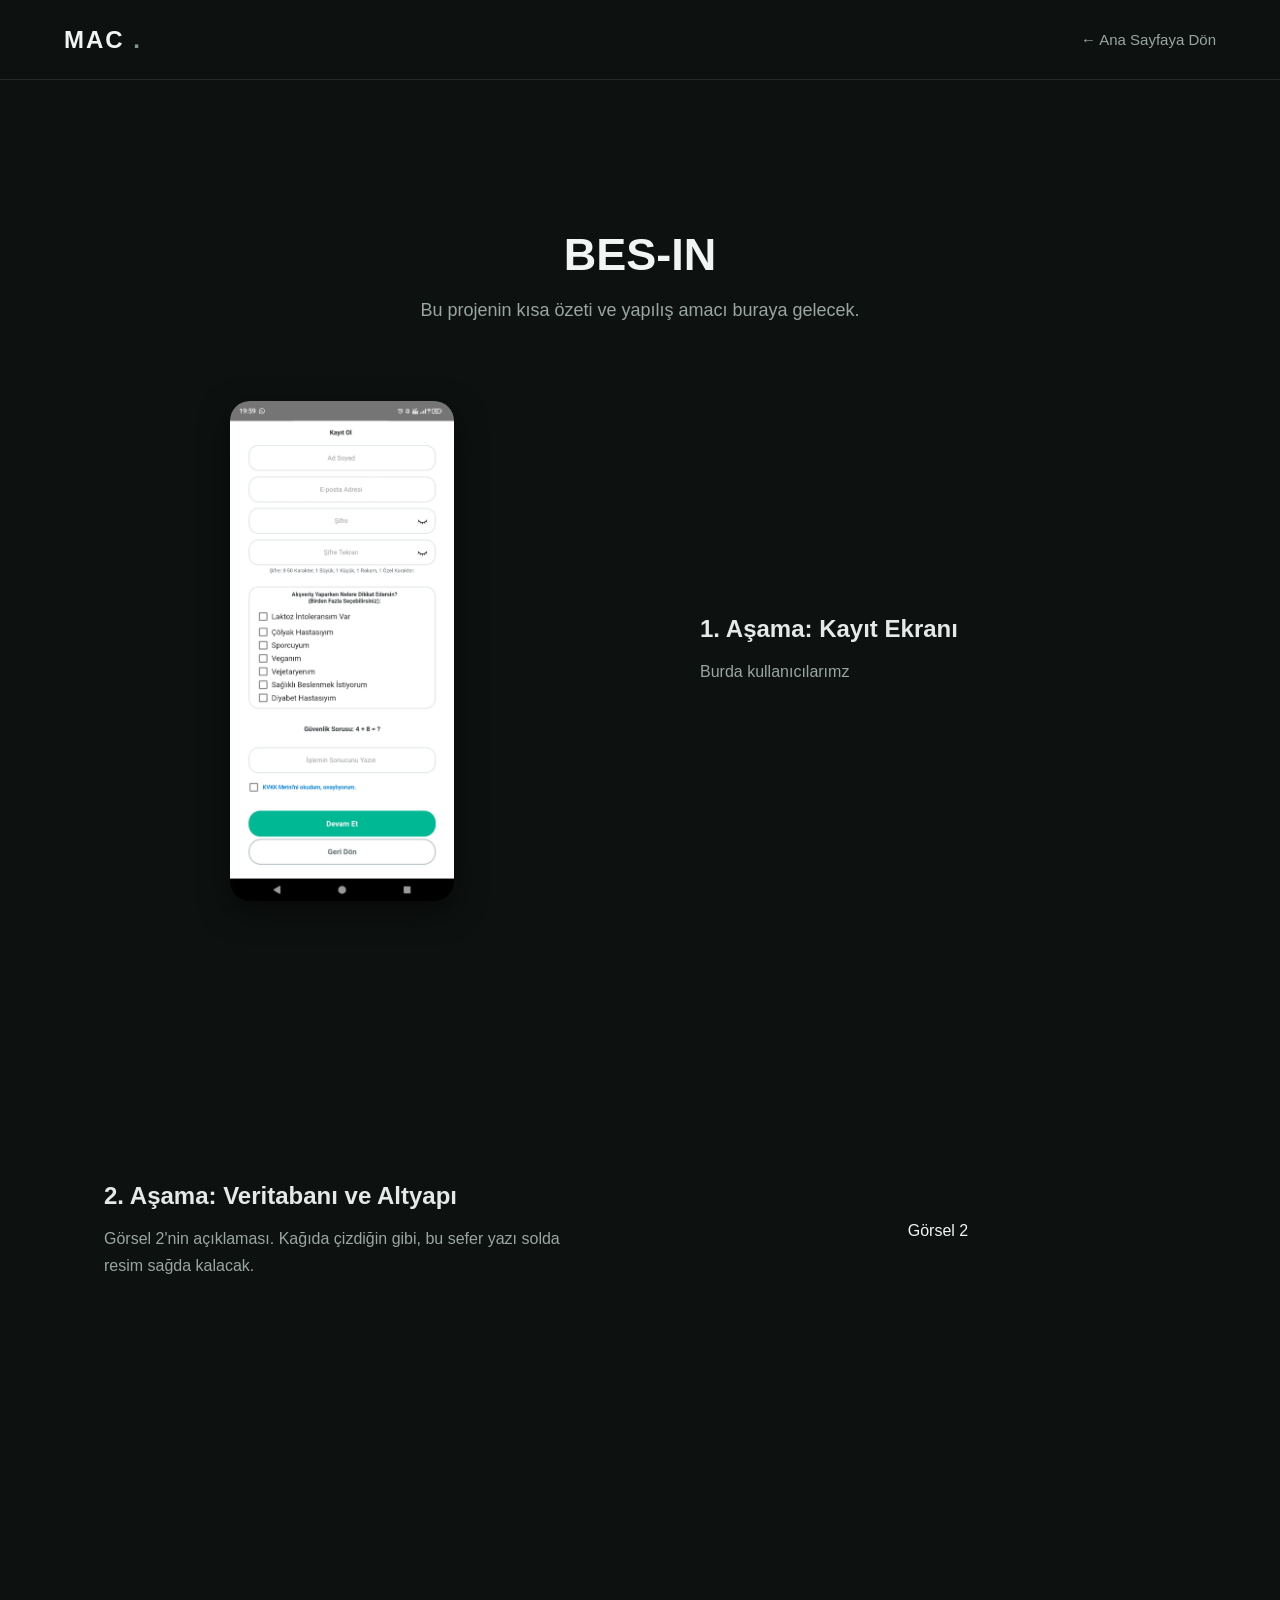
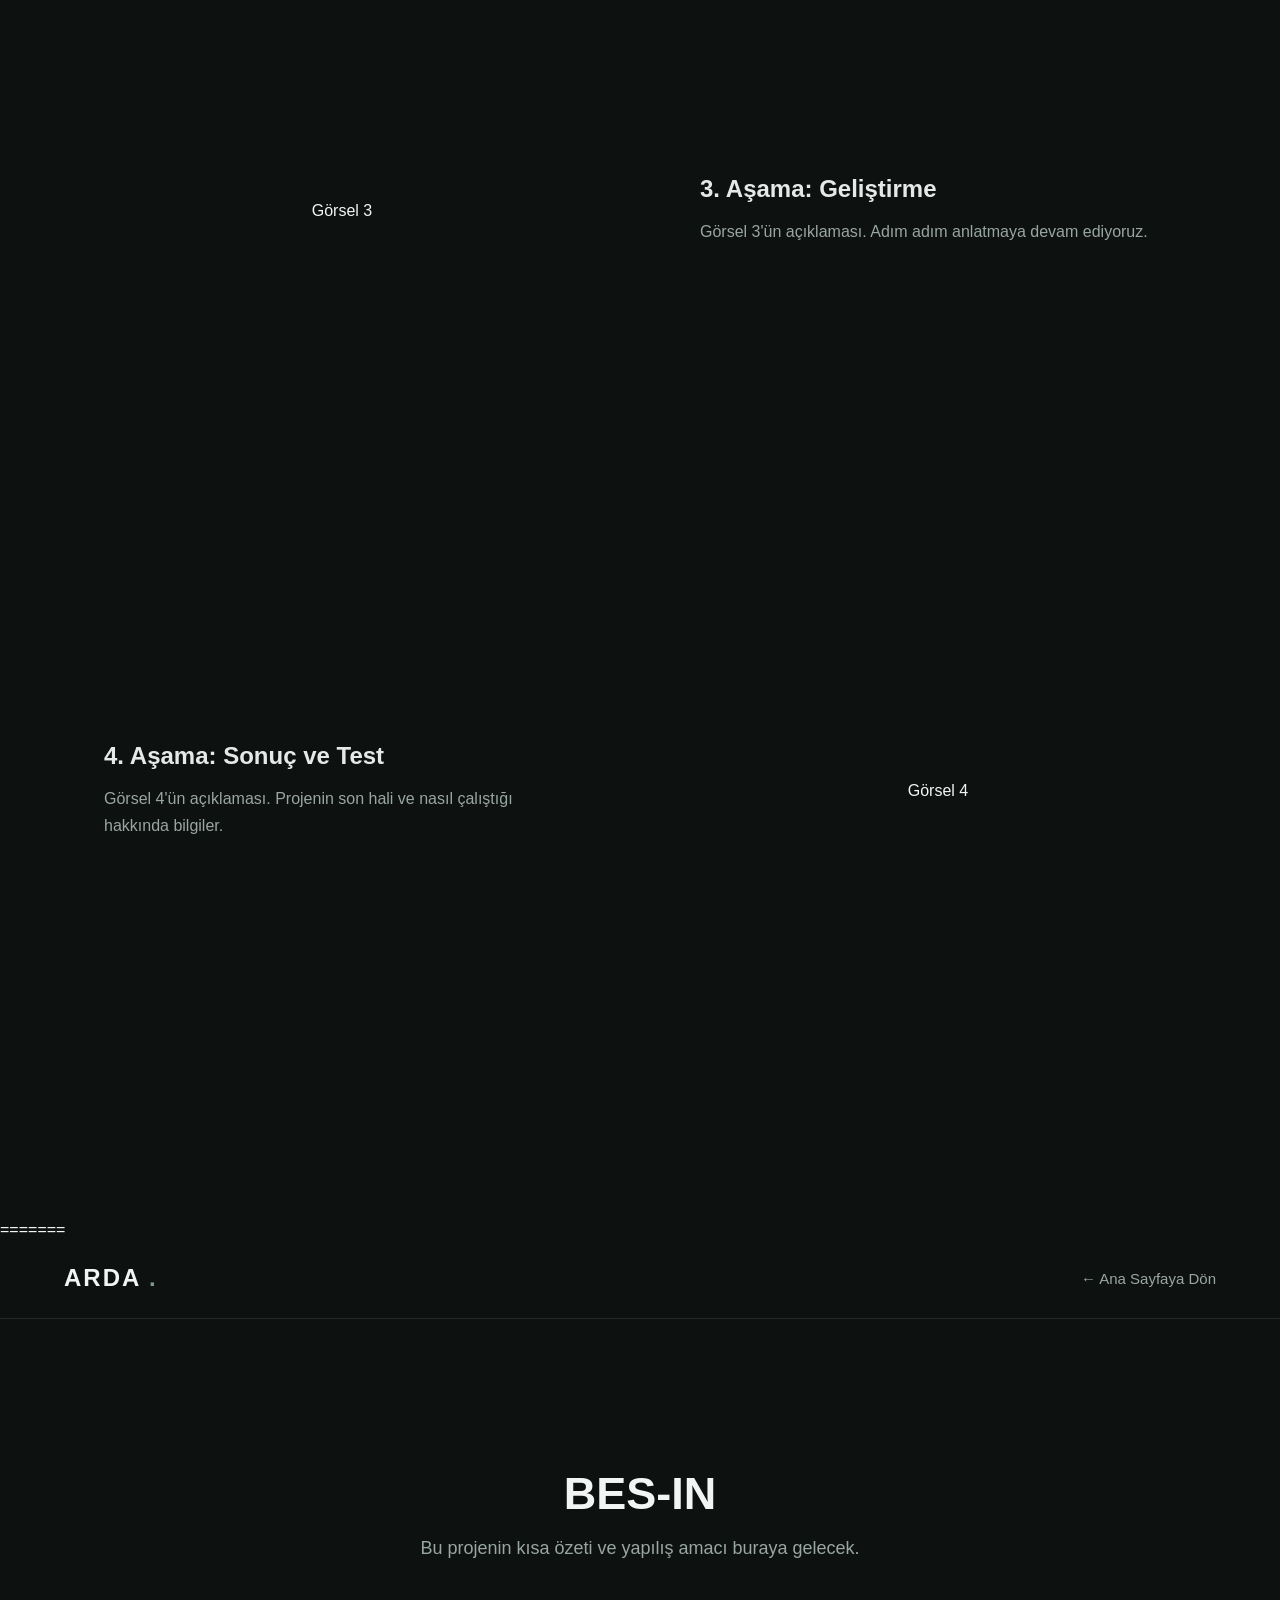
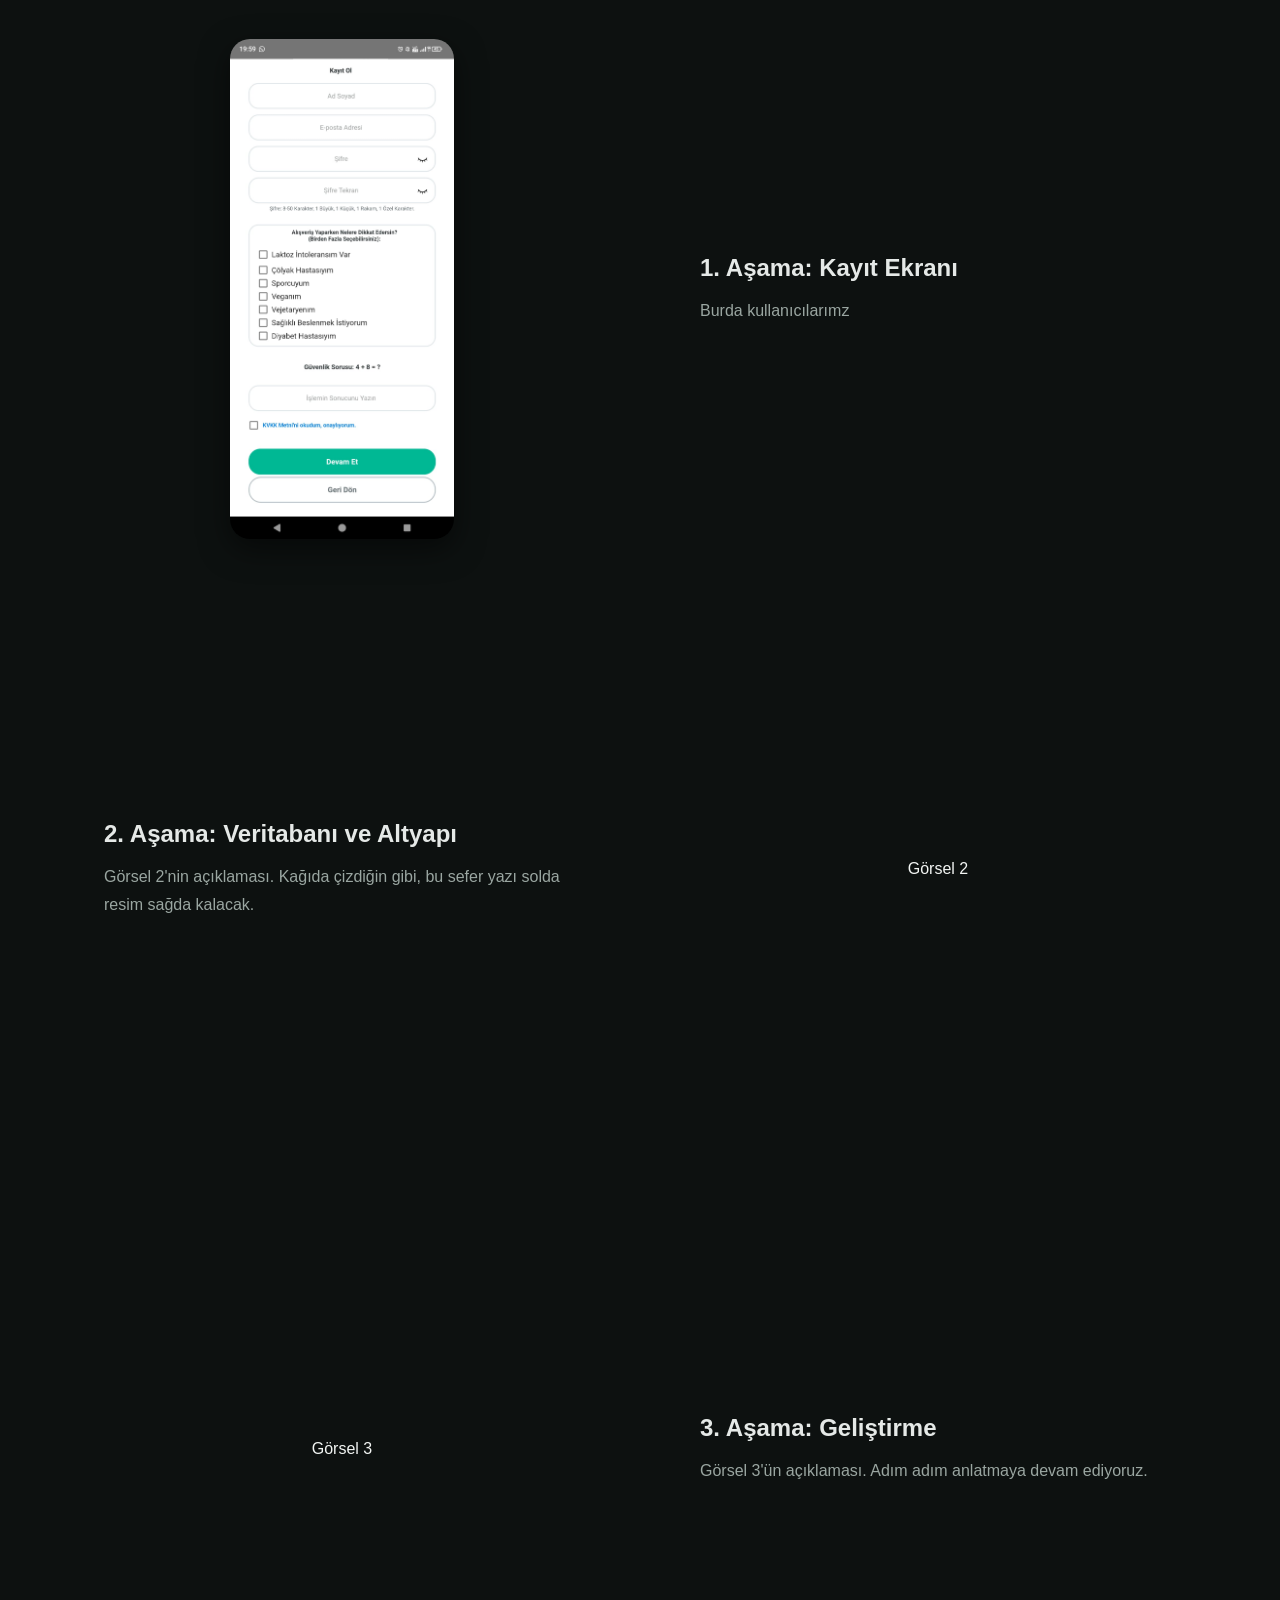
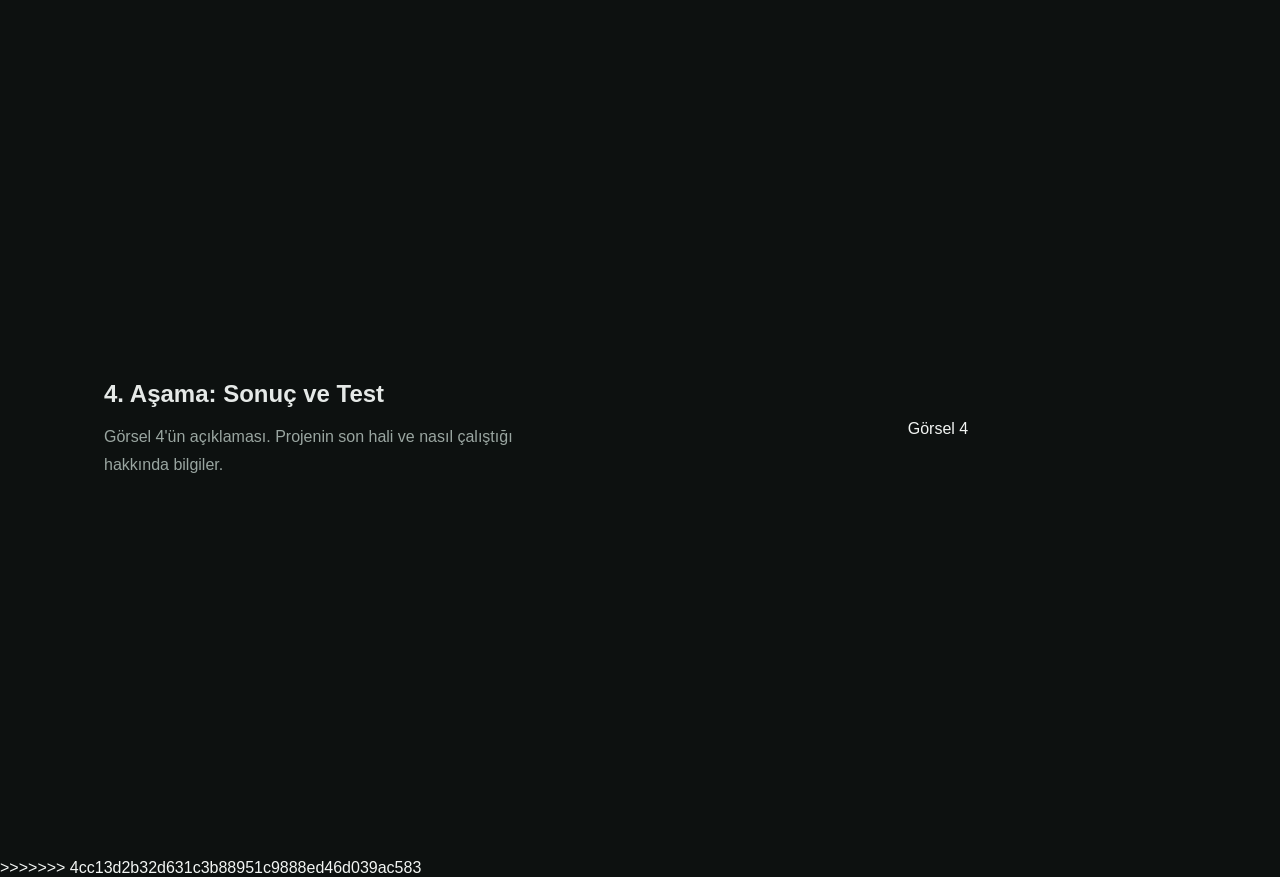
==== besin.html @ 7779f1d0 "g2" ====
<!DOCTYPE html>
<html lang="tr">
<head>
  <meta charset="UTF-8">
  <meta name="viewport" content="width=device-width, initial-scale=1.0">
  <title>Proje Detayı | M.ARDA</title>
  <link rel="stylesheet" href="style.css">  
</head>
<body>
  
  <!-- Üst Menü (Ana sayfadaki ile aynı, sadece linkler farklı) -->
  <header class="baslik">
    <a href="index.html" class="logo"> MAC <span>.</span></a>
    <nav class="nav">
      <a href="index.html">← Ana Sayfaya Dön</a>
    </nav>
  </header>

  <!-- PROJE DETAY İÇERİĞİ -->
  <main class="proje-detay-sayfasi">
    
    <div class="proje-baslik-alani">
      <h1>BES-IN</h1>
      <p>Bu projenin kısa özeti ve yapılış amacı buraya gelecek.</p>
    </div>

    <!-- 1. ADIM: Görsel Solda, Metin Sağda -->
    <div class="adim">
      <div class="gorsel-kutusu">
        <img src="res/KayitS.png" alt="Kayit">
      </div>
      <div class="metin-kutusu">
        <h3>1. Aşama: Kayıt Ekranı</h3>
        <p>Burda kullanıcılarımz </p>
      </div>
    </div>

    <!-- 2. ADIM: Metin Solda, Görsel Sağda (Bunun için "ters" class'ı ekledik) -->
    <div class="adim ters">
      <div class="gorsel-kutusu">Görsel 2</div>
      <div class="metin-kutusu">
        <h3>2. Aşama: Veritabanı ve Altyapı</h3>
        <p>Görsel 2'nin açıklaması. Kağıda çizdiğin gibi, bu sefer yazı solda resim sağda kalacak.</p>
      </div>
    </div>

    <!-- 3. ADIM: Görsel Solda, Metin Sağda -->
    <div class="adim">
      <div class="gorsel-kutusu">Görsel 3</div>
      <div class="metin-kutusu">
        <h3>3. Aşama: Geliştirme</h3>
        <p>Görsel 3'ün açıklaması. Adım adım anlatmaya devam ediyoruz.</p>
      </div>
    </div>

    <!-- 4. ADIM: Metin Solda, Görsel Sağda (Yine "ters" class'ı) -->
    <div class="adim ters">
      <div class="gorsel-kutusu">Görsel 4</div>
      <div class="metin-kutusu">
        <h3>4. Aşama: Sonuç ve Test</h3>
        <p>Görsel 4'ün açıklaması. Projenin son hali ve nasıl çalıştığı hakkında bilgiler.</p>
      </div>
    </div>

  </main>

<script src="script.js"></script>
</body>
=======
<!DOCTYPE html>
<html lang="tr">
<head>
  <meta charset="UTF-8">
  <meta name="viewport" content="width=device-width, initial-scale=1.0">
  <title>Proje Detayı | M.ARDA</title>
  <link rel="stylesheet" href="style.css">  
</head>
<body>
  
  <!-- Üst Menü (Ana sayfadaki ile aynı, sadece linkler farklı) -->
  <header class="baslik">
    <a href="index.html" class="logo"> ARDA <span>.</span></a>
    <nav class="nav">
      <a href="index.html">← Ana Sayfaya Dön</a>
    </nav>
  </header>

  <!-- PROJE DETAY İÇERİĞİ -->
  <main class="proje-detay-sayfasi">
    
    <div class="proje-baslik-alani">
      <h1>BES-IN</h1>
      <p>Bu projenin kısa özeti ve yapılış amacı buraya gelecek.</p>
    </div>

    <!-- 1. ADIM: Görsel Solda, Metin Sağda -->
    <div class="adim">
      <div class="gorsel-kutusu">
        <img src="res/KayitS.png" alt="Kayit">
      </div>
      <div class="metin-kutusu">
        <h3>1. Aşama: Kayıt Ekranı</h3>
        <p>Burda kullanıcılarımz </p>
      </div>
    </div>

    <!-- 2. ADIM: Metin Solda, Görsel Sağda (Bunun için "ters" class'ı ekledik) -->
    <div class="adim ters">
      <div class="gorsel-kutusu">Görsel 2</div>
      <div class="metin-kutusu">
        <h3>2. Aşama: Veritabanı ve Altyapı</h3>
        <p>Görsel 2'nin açıklaması. Kağıda çizdiğin gibi, bu sefer yazı solda resim sağda kalacak.</p>
      </div>
    </div>

    <!-- 3. ADIM: Görsel Solda, Metin Sağda -->
    <div class="adim">
      <div class="gorsel-kutusu">Görsel 3</div>
      <div class="metin-kutusu">
        <h3>3. Aşama: Geliştirme</h3>
        <p>Görsel 3'ün açıklaması. Adım adım anlatmaya devam ediyoruz.</p>
      </div>
    </div>

    <!-- 4. ADIM: Metin Solda, Görsel Sağda (Yine "ters" class'ı) -->
    <div class="adim ters">
      <div class="gorsel-kutusu">Görsel 4</div>
      <div class="metin-kutusu">
        <h3>4. Aşama: Sonuç ve Test</h3>
        <p>Görsel 4'ün açıklaması. Projenin son hali ve nasıl çalıştığı hakkında bilgiler.</p>
      </div>
    </div>

  </main>

<script src="script.js"></script>
</body>
>>>>>>> 4cc13d2b32d631c3b88951c9888ed46d039ac583
</html>
---- style.css ----
/* =========================================
   1. TEMEL AYARLAR
========================================= */
* {
  margin: 0;
  padding: 0;
  box-sizing: border-box;
  font-family: sans-serif;
}

body {
  background-color: #0d1110;
  color: #f2f5f3;
}

html {
  scroll-behavior: smooth;
}

a {
  text-decoration: none;
  color: inherit;
}

/* =========================================
   2. BAŞLIK VE MENÜ (HEADER)
========================================= */
.baslik {
  height: 80px;
  padding: 0 5%;
  border-bottom: 1px solid rgba(255, 255, 255, 0.1);
  display: flex;
  align-items: center;
  justify-content: space-between;
}

.logo {
  font-size: 24px;
  font-weight: bold;
  letter-spacing: 2px;
}

.logo span {
  color: #7d998e;
}

.nav {
  display: flex;
  gap: 30px;
}

.nav a {
  color: #9aa6a1;
  font-size: 15px;
  transition: 0.3s;
}

.nav a:hover {
  color: #ffffff;
}


/* Mobilde tam ekran açılan modern e-ticaret tarzı menü */
.nav.aktif {
  display: flex;
  flex-direction: column;
  position: fixed;
  top: 0;
  left: 0;
  width: 100%;
  height: 100vh;
  background-color: #0d1110;
  padding: 100px 10% 50px;
  gap: 25px;
  z-index: 99999;
  overflow-y: auto;
}
/* Menü içindeki linklerin büyük ve şık durması için */
.nav.aktif a {
  font-size: 22px;
  font-weight: bold;
  color: #f2f5f3;
  border-bottom: 1px solid rgba(255, 255, 255, 0.08);
  padding-bottom: 15px;
}

.menuBtn {
  display: none;
}

/* =========================================
   3. HERO (KARŞILAMA) BÖLÜMÜ
========================================= */
.hero {
  min-height: 100vh;
  padding: 150px 5% 80px;
  display: flex;
  align-items: center;
  justify-content: space-between;
  gap: 50px;
}

.hero-content {
  flex: 1;
  max-width: 600px;
  transform: translateY(-70px);
}

.eyebrow {
  color: #7d998e;
  font-size: 12px;
  font-weight: bold;
  letter-spacing: 2px;
  margin-bottom: 20px;
}

h1 {
  font-size: 65px;
  line-height: 1.1;
  margin-bottom: 20px;
}

h1 span {
  color: #a8beb5;
}

.hero-text {
  color: #9aa6a1;
  font-size: 18px;
  line-height: 1.6;
  margin-bottom: 40px;
}

.hero-actions {
  display: flex;
  gap: 15px;
}

.btn {
  padding: 15px 25px;
  border-radius: 8px;
  font-weight: bold;
  font-size: 14px;
  transition: 0.3s;
  cursor: pointer;
}

.btn.primary {
  background-color: #dce7e2;
  color: #17201d;
}

.btn.primary:hover {
  transform: translateY(-3px);
}

.btn.secondary {
  border: 1px solid rgba(255, 255, 255, 0.2);
  color: white;
}

.btn.secondary:hover {
  background-color: rgba(255, 255, 255, 0.05);
}

.hero-card {
  flex: 1;
  max-width: 520px;
  height: 580px;
  background: linear-gradient(145deg, #26332f, #111614);
  border: 1px solid rgba(255, 255, 255, 0.1);
  border-radius: 24px;
  display: flex;
  justify-content: center;
  align-items: center;
  transform: translate(-40px, -60px);
}

.portrait-placeholder {
  color: rgba(255, 255, 255, 0.3);
  font-size: 14px;
  letter-spacing: 2px;
  text-transform: uppercase;
}

/* =========================================
   4. HAKKIMDA BÖLÜMÜ
========================================= */
.hakkimda {
  padding: 200px 5% 130px;
  max-width: 1200px;
  margin: auto;
  display: grid;
  grid-template-columns: 0.8fr 1.2fr;
  gap: 80px;
}

h2 {
  font-size: 55px;
  line-height: 1.1;
  letter-spacing: -1px;
}

h2 span {
  color: #a8beb5;
}

.hakkimda-icerik {
  padding-top: 15px;
}

.uzun-yazi {
  color: #e5e9e7;
  font-size: 24px;
  line-height: 1.5;
  margin-bottom: 25px;
}

.normal-yazi {
  color: #9aa6a1;
  font-size: 16px;
  line-height: 1.6;
  margin-bottom: 40px;
}

.etiket {
  display: flex;
  flex-wrap: wrap;
  gap: 10px;
}

.etiket span {
  border: 1px solid rgba(255, 255, 255, 0.15);
  padding: 8px 16px;
  border-radius: 50px;
  color: #c4ccc8;
  font-size: 13px;
}

/* =========================================
   5. PROJELER BÖLÜMÜ
========================================= */
.projeler {
  padding: 150px 5% 100px;
  max-width: 1200px;
  margin: auto;
  display: grid;
  grid-template-columns: 0.8fr 1.2fr;
  gap: 80px;
}

.proje-listesi {
  border-top: 1px solid rgba(255, 255, 255, 0.1);
  padding-top: 15px;
}

.proje {
  display: grid;
  grid-template-columns: 60px 1fr 30px;
  align-items: center;
  padding: 30px 0;
  border-bottom: 1px solid rgba(255, 255, 255, 0.1);
  transition: 0.3s;
}

.proje:hover {
  padding-left: 15px;
  background-color: rgba(255, 255, 255, 0.02);
}

.proje-no {
  color: #a8beb5;
  font-size: 14px;
  font-weight: bold;
}

.proje h3 {
  font-size: 22px;
  color: #e5e9e7;
  letter-spacing: -0.5px;
}

.proje p {
  color: #9aa6a1;
  font-size: 14px;
  margin-top: 5px;
}

.ok {
  font-size: 24px;
  color: #7d998e;
  transition: 0.3s;
}

.proje:hover .ok {
  transform: translate(5px, -5px);
  color: white;
}

/* =========================================
   6. ZİKZAK PROJE DETAY SAYFASI (besin.html)
========================================= */
.proje-detay-sayfasi {
  padding: 150px 5% 100px;
  max-width: 1200px;
  margin: auto;
}

.proje-baslik-alani {
  text-align: center;
  margin-bottom: 80px;
}

.proje-baslik-alani h1 {
  font-size: 45px;
}

.proje-baslik-alani p {
  color: #9aa6a1;
  font-size: 18px;
  margin-top: 15px;
}

.adim {
  display: flex;
  align-items: center;
  gap: 120px;
  margin-bottom: 80px;
}

.adim.ters {
  flex-direction: row-reverse;
}

.gorsel-kutusu {
  flex: 1;
  height: 500px;
  display: flex;
  justify-content: center;
  align-items: center;
}

.gorsel-kutusu img {
  height: 100%;
  width: auto;
  border-radius: 20px;
  box-shadow: 0 10px 30px rgba(0,0,0,0.5);
}

.metin-kutusu {
  flex: 1;
}

.metin-kutusu h3 {
  color: #e5e9e7;
  font-size: 24px;
  margin-bottom: 15px;
}

.metin-kutusu p {
  color: #9aa6a1;
  line-height: 1.7;
}

/* =========================================
   7. İLETİŞİM BÖLÜMÜ VE FORM
========================================= */
.iletisim {
  text-align: center;
  padding: 140px 5% 100px;
  border-top: 1px solid rgba(255, 255, 255, 0.1);
  background: radial-gradient(circle at 50% 20%, #1c2924, #0d1110 45%);
}

.iletisim h2 {
  font-size: clamp(50px, 8vw, 80px);
  margin-bottom: 20px;
}

.iletisim-metin {
  color: #9aa6a1;
  font-size: 18px;
  margin-bottom: 40px;
}

.iletisim-formu {
  max-width: 600px;
  margin: 0 auto 40px auto;
  display: flex;
  flex-direction: column;
  gap: 20px;
}

.form-grup {
  display: flex;
  gap: 20px;
}

.iletisim-formu input,
.iletisim-formu textarea {
  width: 100%;
  padding: 15px 20px;
  background-color: rgba(255, 255, 255, 0.03);
  border: 1px solid rgba(255, 255, 255, 0.1);
  border-radius: 8px;
  color: white;
  font-size: 16px;
  font-family: inherit;
  outline: none;
  transition: 0.3s;
}

.iletisim-formu input:focus,
.iletisim-formu textarea:focus {
  border-color: #7d998e;
  background-color: rgba(255, 255, 255, 0.05);
}

.iletisim-formu textarea {
  resize: vertical;
}

.iletisim-formu button {
  align-self: center;
  border: none;
  margin-top: 10px;
}

/* =========================================
   8. SOSYAL MEDYA VE FOOTER
========================================= */
.sosyal-medya {
  margin-top: 60px;
  display: flex;
  justify-content: center;
  gap: 30px;
}

.sosyal-ikon {
  width: 40px;
  height: 40px;
  transition: 0.3s;
  opacity: 0.7;
}

.sosyal-medya a:hover .sosyal-ikon {
  opacity: 1;
  transform: translateY(-4px);
}

.footer {
  padding: 30px 5%;
  border-top: 1px solid rgba(255, 255, 255, 0.1);
  display: flex;
  justify-content: space-between;
  color: #69746f;
  font-size: 13px;
}

/* =========================================
   9. MOBİL UYUM (RESPONSIVE) AYARLARI
========================================= */
@media (max-width: 768px) {
  
  /* Header ve Menü */
  .nav { display: none; }
  .menuBtn {
    display: block;
    background: none;
    border: none;
    color: white;
    font-size: 28px;
    cursor: pointer;
  }

  /* Hero */
  .hero {
    flex-direction: column;
    padding-top: 120px;
    text-align: center;
  }
  .hero-content { transform: translateY(0); }
  .hero-card {
    transform: translate(0, 0);
    margin-top: 30px;
    width: 100%;
    height: 400px;
  }
  h1 { font-size: 45px; }
  .hero-actions { justify-content: center; }

  /* Grid Bölümleri */
  .hakkimda, .projeler {
    grid-template-columns: 1fr;
    gap: 40px;
    padding: 80px 5%;
  }

  /* İletişim Formu */
  .form-grup { flex-direction: column; }

  /* Zikzak Proje Detay */
  .adim, .adim.ters {
    flex-direction: column;
    text-align: center;
    gap: 20px;
  }
  .gorsel-kutusu { width: 100%; }

  /* Footer */
  .footer {
    flex-direction: column;
    text-align: center;
    gap: 10px;
  }
}
---- style.css ----
/* =========================================
   1. TEMEL AYARLAR
========================================= */
* {
  margin: 0;
  padding: 0;
  box-sizing: border-box;
  font-family: sans-serif;
}

body {
  background-color: #0d1110;
  color: #f2f5f3;
}

html {
  scroll-behavior: smooth;
}

a {
  text-decoration: none;
  color: inherit;
}

/* =========================================
   2. BAŞLIK VE MENÜ (HEADER)
========================================= */
.baslik {
  height: 80px;
  padding: 0 5%;
  border-bottom: 1px solid rgba(255, 255, 255, 0.1);
  display: flex;
  align-items: center;
  justify-content: space-between;
}

.logo {
  font-size: 24px;
  font-weight: bold;
  letter-spacing: 2px;
}

.logo span {
  color: #7d998e;
}

.nav {
  display: flex;
  gap: 30px;
}

.nav a {
  color: #9aa6a1;
  font-size: 15px;
  transition: 0.3s;
}

.nav a:hover {
  color: #ffffff;
}


/* Mobilde tam ekran açılan modern e-ticaret tarzı menü */
.nav.aktif {
  display: flex;
  flex-direction: column;
  position: fixed;
  top: 0;
  left: 0;
  width: 100%;
  height: 100vh;
  background-color: #0d1110;
  padding: 100px 10% 50px;
  gap: 25px;
  z-index: 99999;
  overflow-y: auto;
}
/* Menü içindeki linklerin büyük ve şık durması için */
.nav.aktif a {
  font-size: 22px;
  font-weight: bold;
  color: #f2f5f3;
  border-bottom: 1px solid rgba(255, 255, 255, 0.08);
  padding-bottom: 15px;
}

.menuBtn {
  display: none;
}

/* =========================================
   3. HERO (KARŞILAMA) BÖLÜMÜ
========================================= */
.hero {
  min-height: 100vh;
  padding: 150px 5% 80px;
  display: flex;
  align-items: center;
  justify-content: space-between;
  gap: 50px;
}

.hero-content {
  flex: 1;
  max-width: 600px;
  transform: translateY(-70px);
}

.eyebrow {
  color: #7d998e;
  font-size: 12px;
  font-weight: bold;
  letter-spacing: 2px;
  margin-bottom: 20px;
}

h1 {
  font-size: 65px;
  line-height: 1.1;
  margin-bottom: 20px;
}

h1 span {
  color: #a8beb5;
}

.hero-text {
  color: #9aa6a1;
  font-size: 18px;
  line-height: 1.6;
  margin-bottom: 40px;
}

.hero-actions {
  display: flex;
  gap: 15px;
}

.btn {
  padding: 15px 25px;
  border-radius: 8px;
  font-weight: bold;
  font-size: 14px;
  transition: 0.3s;
  cursor: pointer;
}

.btn.primary {
  background-color: #dce7e2;
  color: #17201d;
}

.btn.primary:hover {
  transform: translateY(-3px);
}

.btn.secondary {
  border: 1px solid rgba(255, 255, 255, 0.2);
  color: white;
}

.btn.secondary:hover {
  background-color: rgba(255, 255, 255, 0.05);
}

.hero-card {
  flex: 1;
  max-width: 520px;
  height: 580px;
  background: linear-gradient(145deg, #26332f, #111614);
  border: 1px solid rgba(255, 255, 255, 0.1);
  border-radius: 24px;
  display: flex;
  justify-content: center;
  align-items: center;
  transform: translate(-40px, -60px);
}

.portrait-placeholder {
  color: rgba(255, 255, 255, 0.3);
  font-size: 14px;
  letter-spacing: 2px;
  text-transform: uppercase;
}

/* =========================================
   4. HAKKIMDA BÖLÜMÜ
========================================= */
.hakkimda {
  padding: 200px 5% 130px;
  max-width: 1200px;
  margin: auto;
  display: grid;
  grid-template-columns: 0.8fr 1.2fr;
  gap: 80px;
}

h2 {
  font-size: 55px;
  line-height: 1.1;
  letter-spacing: -1px;
}

h2 span {
  color: #a8beb5;
}

.hakkimda-icerik {
  padding-top: 15px;
}

.uzun-yazi {
  color: #e5e9e7;
  font-size: 24px;
  line-height: 1.5;
  margin-bottom: 25px;
}

.normal-yazi {
  color: #9aa6a1;
  font-size: 16px;
  line-height: 1.6;
  margin-bottom: 40px;
}

.etiket {
  display: flex;
  flex-wrap: wrap;
  gap: 10px;
}

.etiket span {
  border: 1px solid rgba(255, 255, 255, 0.15);
  padding: 8px 16px;
  border-radius: 50px;
  color: #c4ccc8;
  font-size: 13px;
}

/* =========================================
   5. PROJELER BÖLÜMÜ
========================================= */
.projeler {
  padding: 150px 5% 100px;
  max-width: 1200px;
  margin: auto;
  display: grid;
  grid-template-columns: 0.8fr 1.2fr;
  gap: 80px;
}

.proje-listesi {
  border-top: 1px solid rgba(255, 255, 255, 0.1);
  padding-top: 15px;
}

.proje {
  display: grid;
  grid-template-columns: 60px 1fr 30px;
  align-items: center;
  padding: 30px 0;
  border-bottom: 1px solid rgba(255, 255, 255, 0.1);
  transition: 0.3s;
}

.proje:hover {
  padding-left: 15px;
  background-color: rgba(255, 255, 255, 0.02);
}

.proje-no {
  color: #a8beb5;
  font-size: 14px;
  font-weight: bold;
}

.proje h3 {
  font-size: 22px;
  color: #e5e9e7;
  letter-spacing: -0.5px;
}

.proje p {
  color: #9aa6a1;
  font-size: 14px;
  margin-top: 5px;
}

.ok {
  font-size: 24px;
  color: #7d998e;
  transition: 0.3s;
}

.proje:hover .ok {
  transform: translate(5px, -5px);
  color: white;
}

/* =========================================
   6. ZİKZAK PROJE DETAY SAYFASI (besin.html)
========================================= */
.proje-detay-sayfasi {
  padding: 150px 5% 100px;
  max-width: 1200px;
  margin: auto;
}

.proje-baslik-alani {
  text-align: center;
  margin-bottom: 80px;
}

.proje-baslik-alani h1 {
  font-size: 45px;
}

.proje-baslik-alani p {
  color: #9aa6a1;
  font-size: 18px;
  margin-top: 15px;
}

.adim {
  display: flex;
  align-items: center;
  gap: 120px;
  margin-bottom: 80px;
}

.adim.ters {
  flex-direction: row-reverse;
}

.gorsel-kutusu {
  flex: 1;
  height: 500px;
  display: flex;
  justify-content: center;
  align-items: center;
}

.gorsel-kutusu img {
  height: 100%;
  width: auto;
  border-radius: 20px;
  box-shadow: 0 10px 30px rgba(0,0,0,0.5);
}

.metin-kutusu {
  flex: 1;
}

.metin-kutusu h3 {
  color: #e5e9e7;
  font-size: 24px;
  margin-bottom: 15px;
}

.metin-kutusu p {
  color: #9aa6a1;
  line-height: 1.7;
}

/* =========================================
   7. İLETİŞİM BÖLÜMÜ VE FORM
========================================= */
.iletisim {
  text-align: center;
  padding: 140px 5% 100px;
  border-top: 1px solid rgba(255, 255, 255, 0.1);
  background: radial-gradient(circle at 50% 20%, #1c2924, #0d1110 45%);
}

.iletisim h2 {
  font-size: clamp(50px, 8vw, 80px);
  margin-bottom: 20px;
}

.iletisim-metin {
  color: #9aa6a1;
  font-size: 18px;
  margin-bottom: 40px;
}

.iletisim-formu {
  max-width: 600px;
  margin: 0 auto 40px auto;
  display: flex;
  flex-direction: column;
  gap: 20px;
}

.form-grup {
  display: flex;
  gap: 20px;
}

.iletisim-formu input,
.iletisim-formu textarea {
  width: 100%;
  padding: 15px 20px;
  background-color: rgba(255, 255, 255, 0.03);
  border: 1px solid rgba(255, 255, 255, 0.1);
  border-radius: 8px;
  color: white;
  font-size: 16px;
  font-family: inherit;
  outline: none;
  transition: 0.3s;
}

.iletisim-formu input:focus,
.iletisim-formu textarea:focus {
  border-color: #7d998e;
  background-color: rgba(255, 255, 255, 0.05);
}

.iletisim-formu textarea {
  resize: vertical;
}

.iletisim-formu button {
  align-self: center;
  border: none;
  margin-top: 10px;
}

/* =========================================
   8. SOSYAL MEDYA VE FOOTER
========================================= */
.sosyal-medya {
  margin-top: 60px;
  display: flex;
  justify-content: center;
  gap: 30px;
}

.sosyal-ikon {
  width: 40px;
  height: 40px;
  transition: 0.3s;
  opacity: 0.7;
}

.sosyal-medya a:hover .sosyal-ikon {
  opacity: 1;
  transform: translateY(-4px);
}

.footer {
  padding: 30px 5%;
  border-top: 1px solid rgba(255, 255, 255, 0.1);
  display: flex;
  justify-content: space-between;
  color: #69746f;
  font-size: 13px;
}

/* =========================================
   9. MOBİL UYUM (RESPONSIVE) AYARLARI
========================================= */
@media (max-width: 768px) {
  
  /* Header ve Menü */
  .nav { display: none; }
  .menuBtn {
    display: block;
    background: none;
    border: none;
    color: white;
    font-size: 28px;
    cursor: pointer;
  }

  /* Hero */
  .hero {
    flex-direction: column;
    padding-top: 120px;
    text-align: center;
  }
  .hero-content { transform: translateY(0); }
  .hero-card {
    transform: translate(0, 0);
    margin-top: 30px;
    width: 100%;
    height: 400px;
  }
  h1 { font-size: 45px; }
  .hero-actions { justify-content: center; }

  /* Grid Bölümleri */
  .hakkimda, .projeler {
    grid-template-columns: 1fr;
    gap: 40px;
    padding: 80px 5%;
  }

  /* İletişim Formu */
  .form-grup { flex-direction: column; }

  /* Zikzak Proje Detay */
  .adim, .adim.ters {
    flex-direction: column;
    text-align: center;
    gap: 20px;
  }
  .gorsel-kutusu { width: 100%; }

  /* Footer */
  .footer {
    flex-direction: column;
    text-align: center;
    gap: 10px;
  }
}
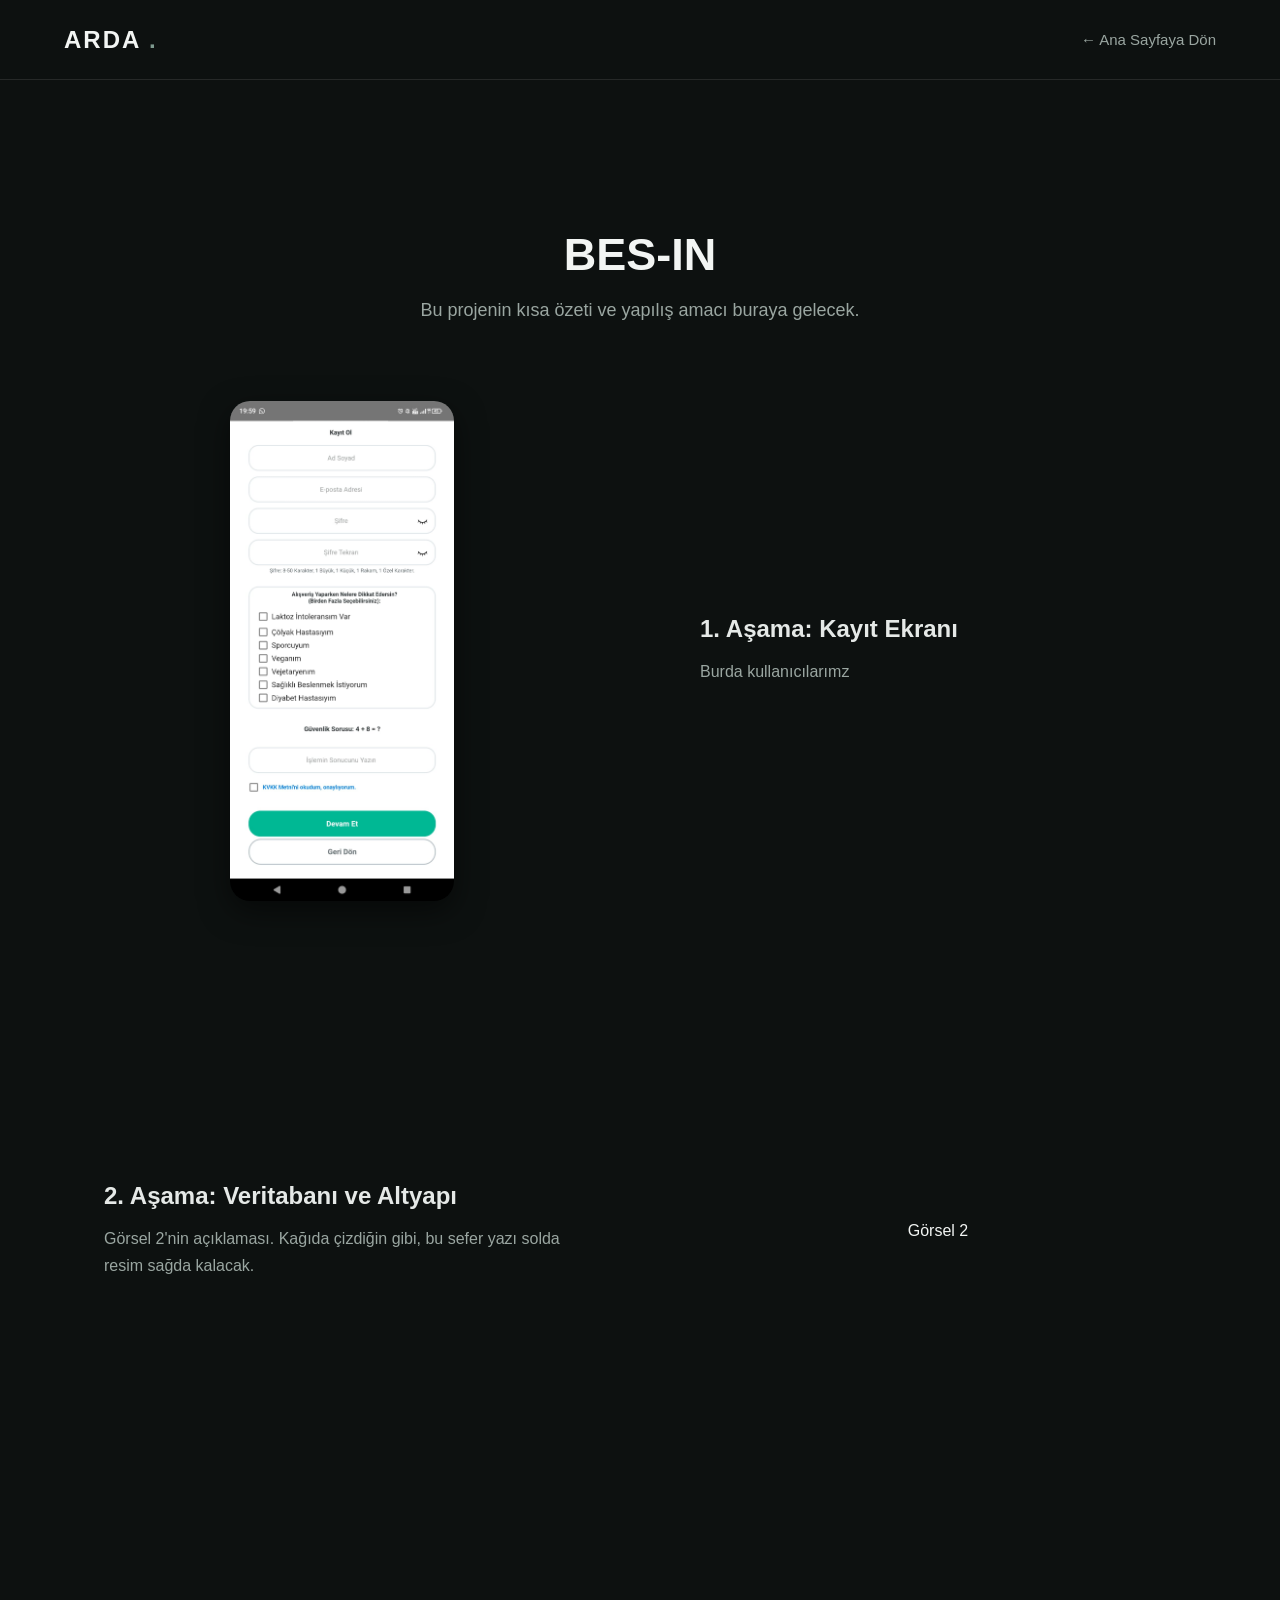
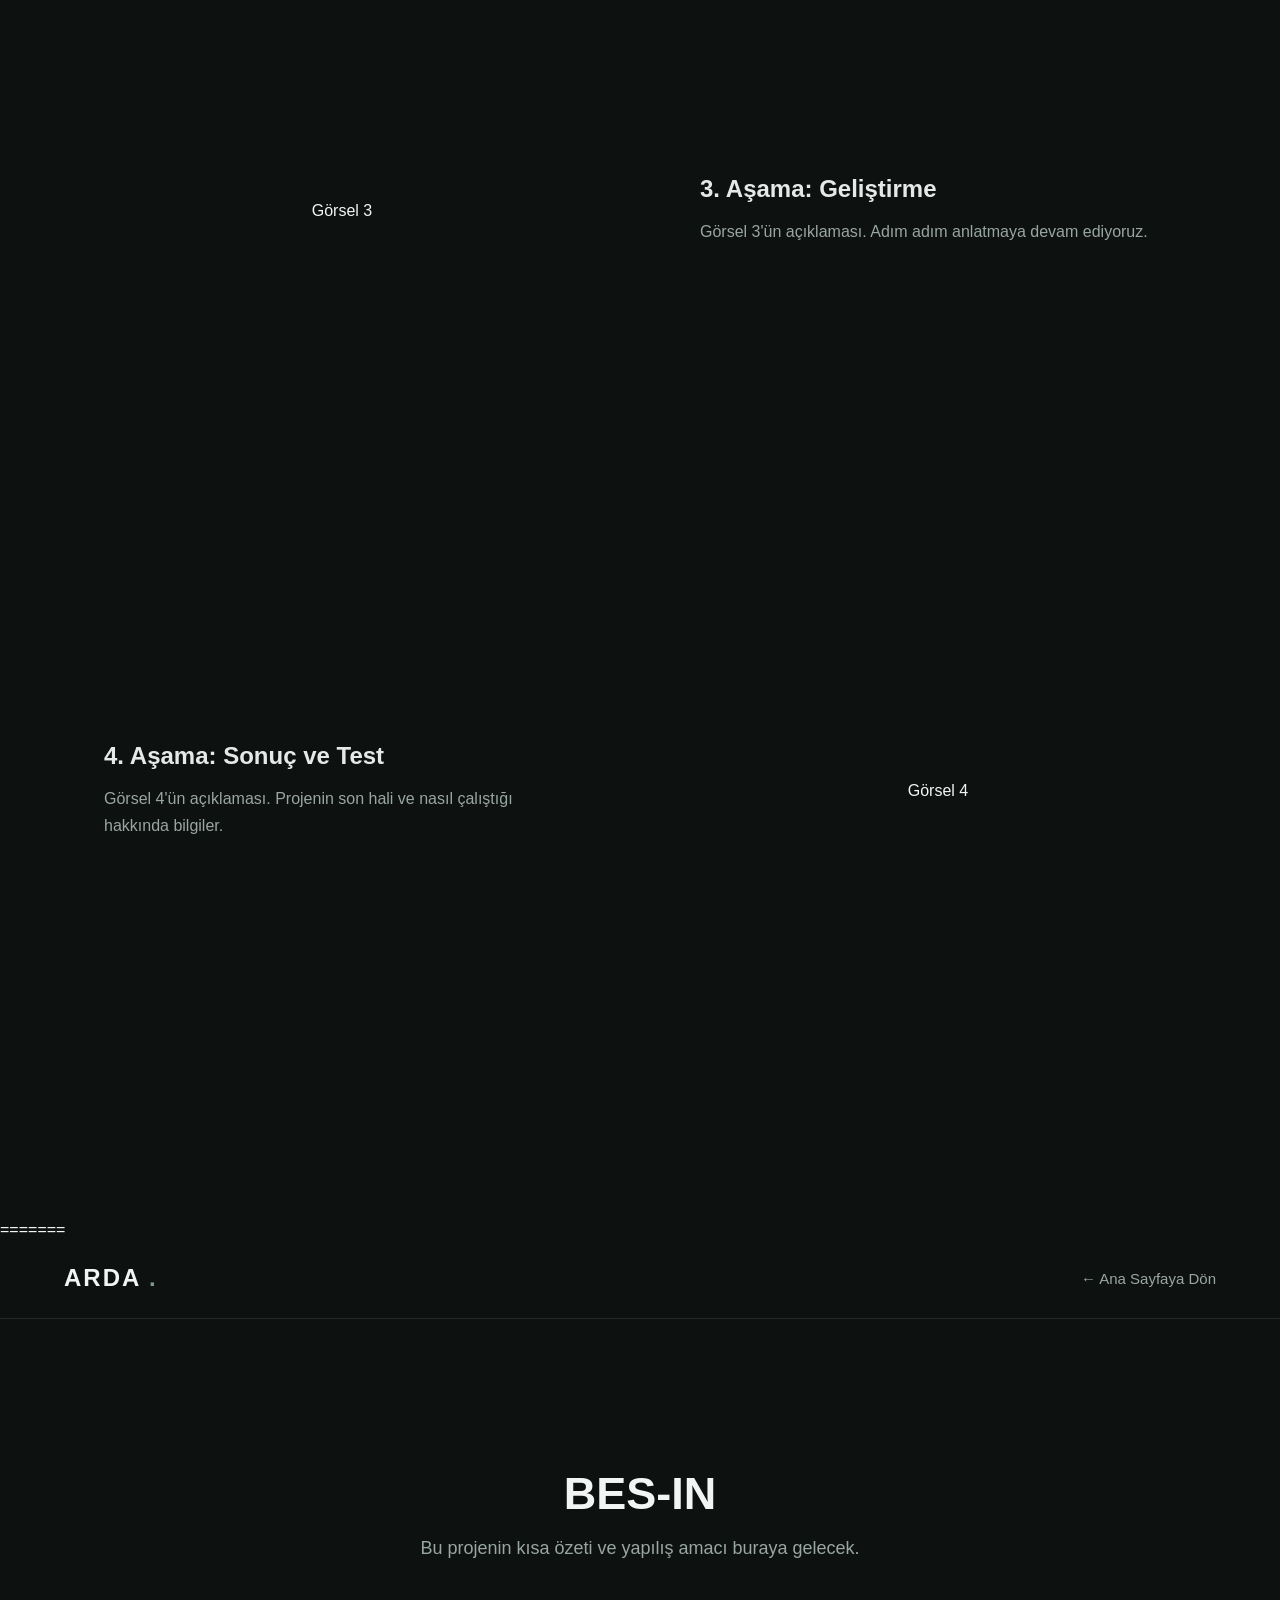
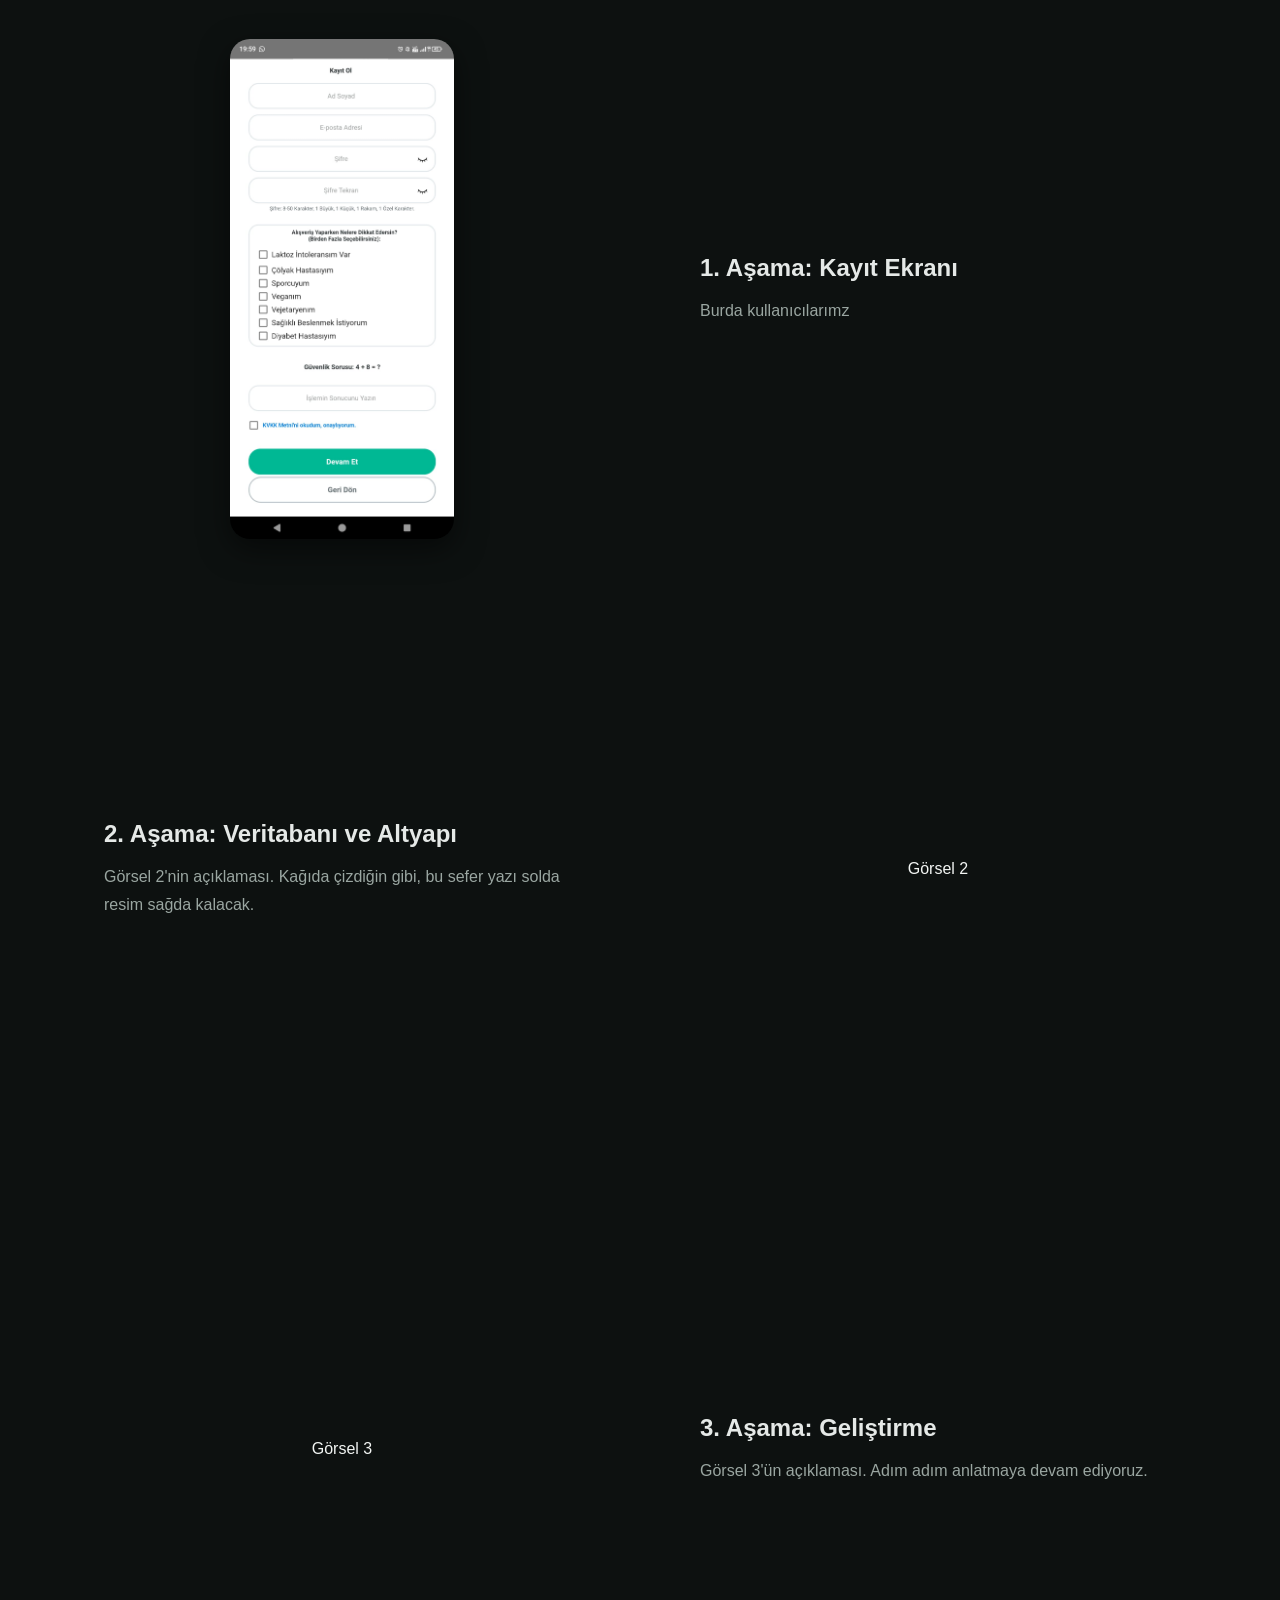
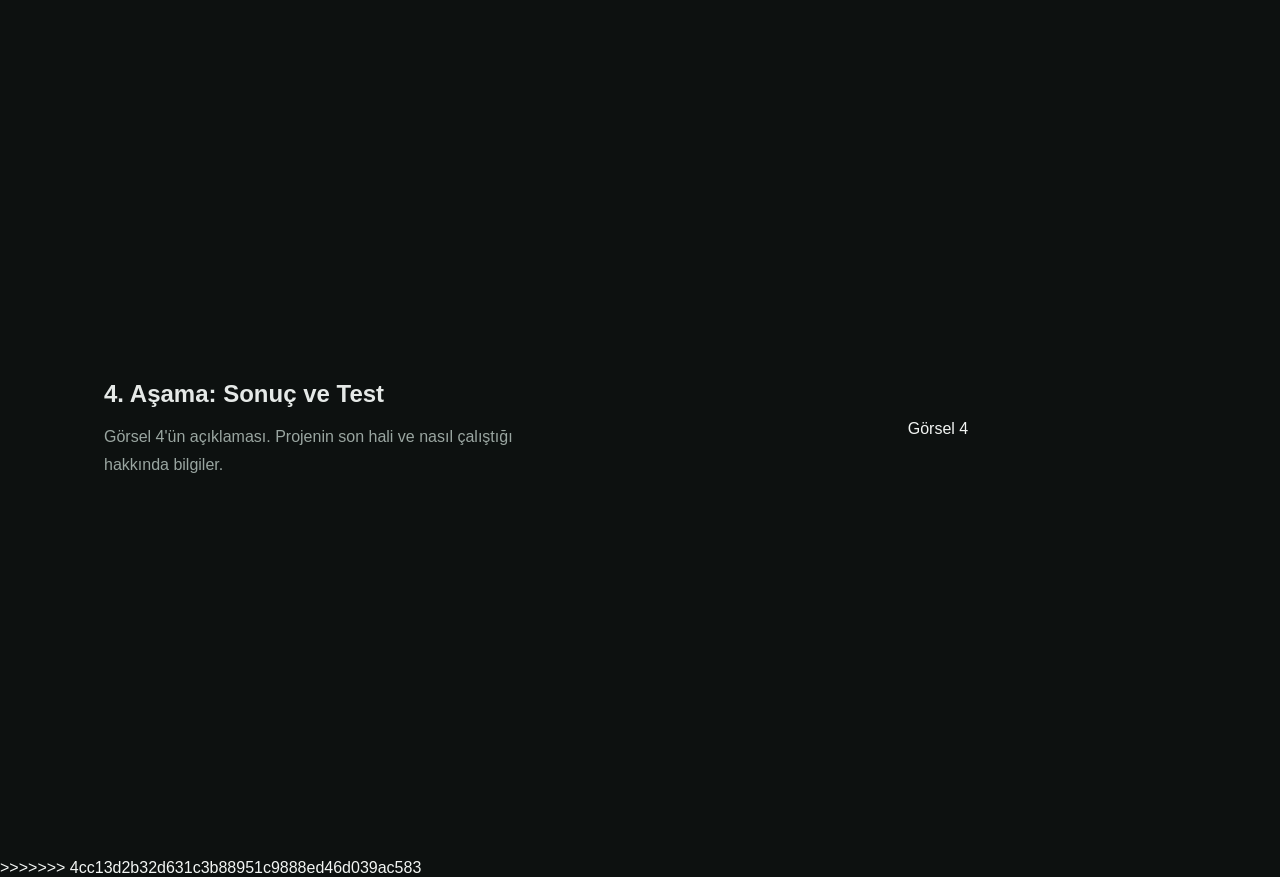
==== commit 870a77ba: "sonhali" ====
--- a/besin.html
+++ b/besin.html
@@ -10,7 +10,7 @@
   
   <!-- Üst Menü (Ana sayfadaki ile aynı, sadece linkler farklı) -->
   <header class="baslik">
-    <a href="index.html" class="logo"> MAC <span>.</span></a>
+    <a href="index.html" class="logo"> ARDA <span>.</span></a>
     <nav class="nav">
       <a href="index.html">← Ana Sayfaya Dön</a>
     </nav>
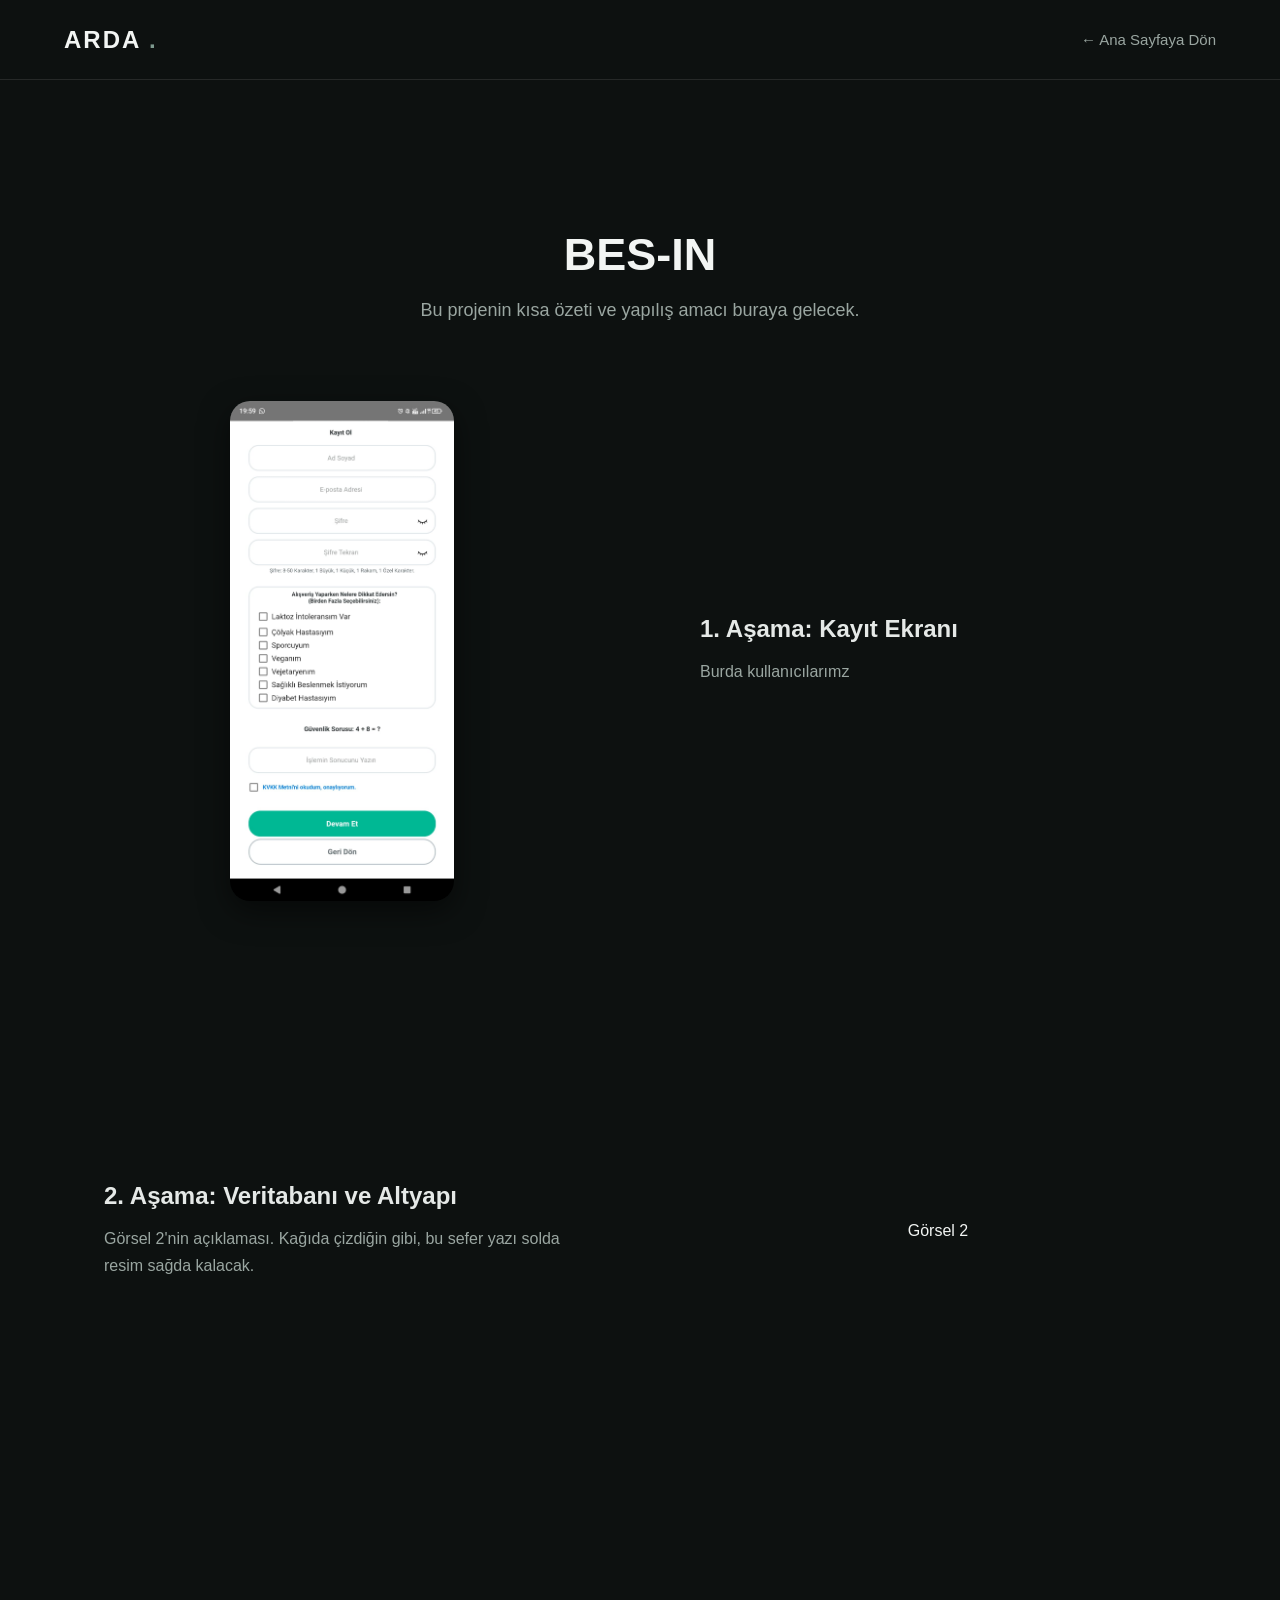
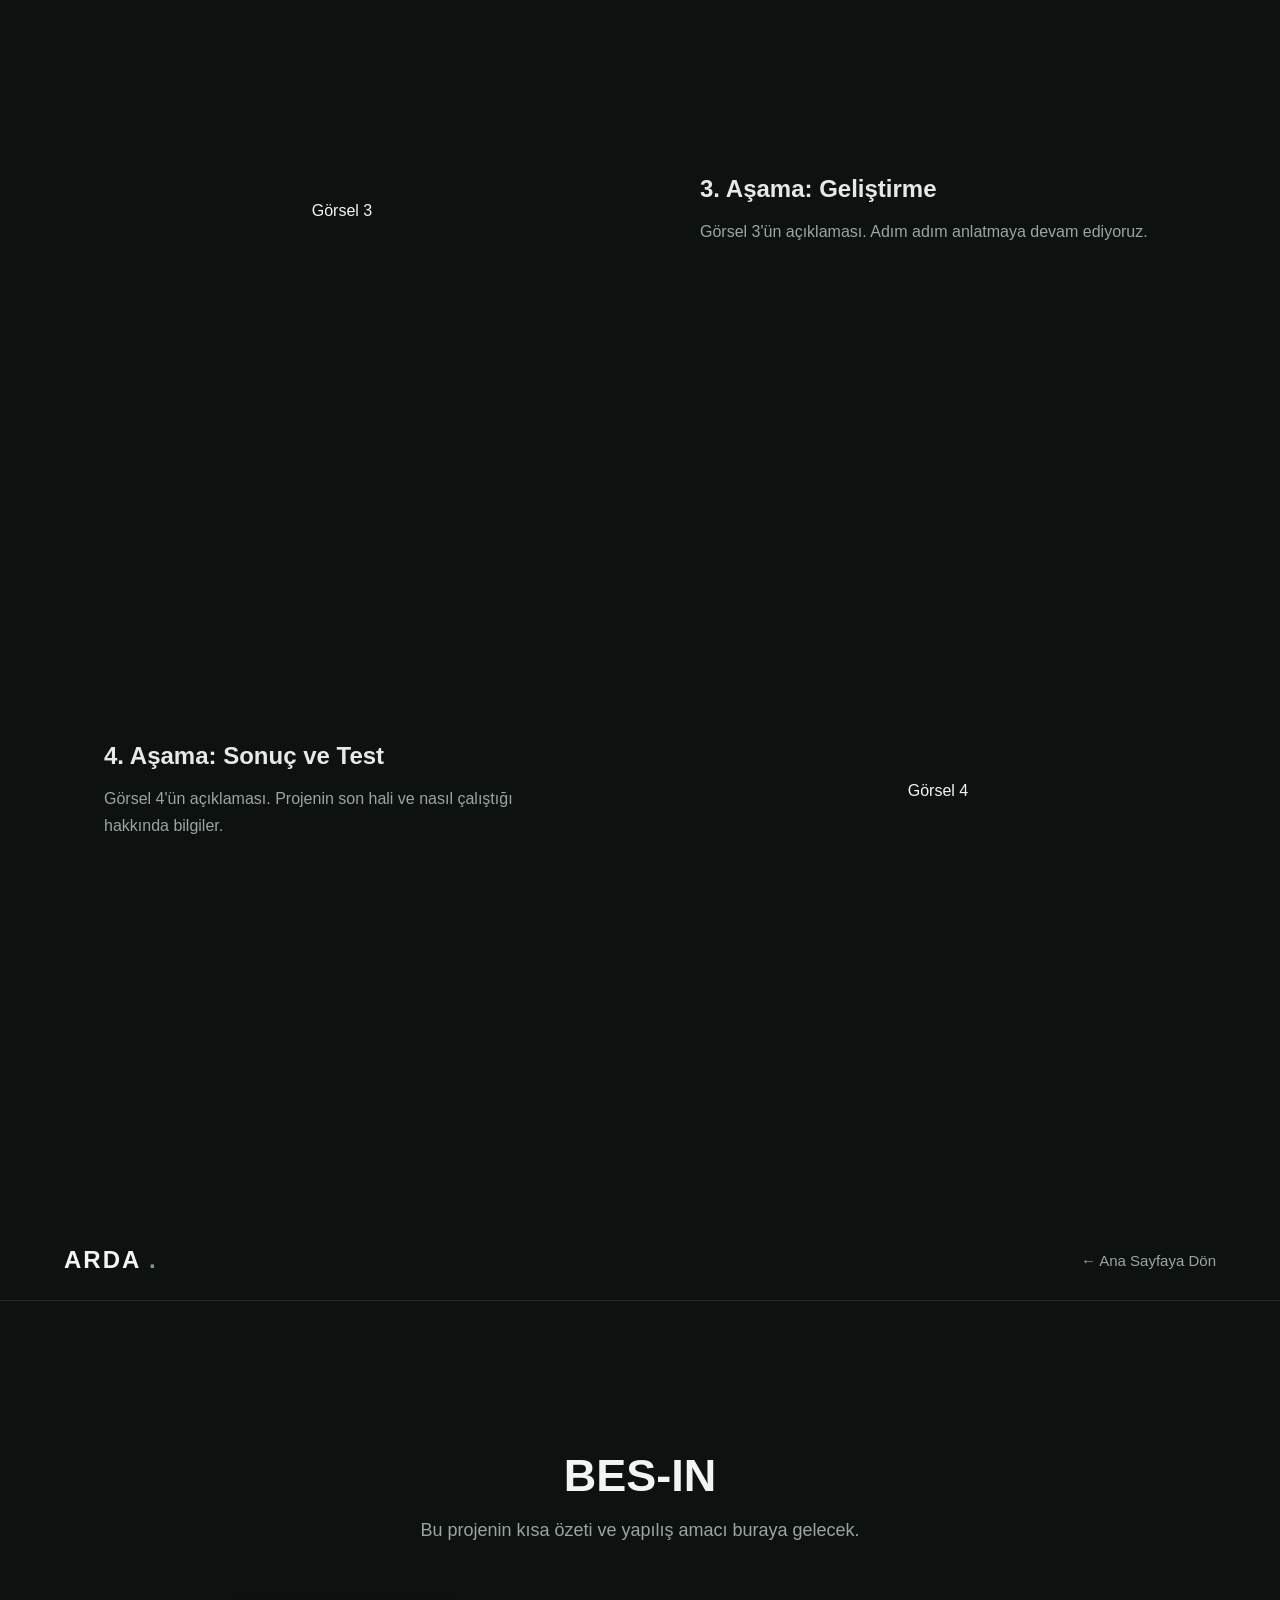
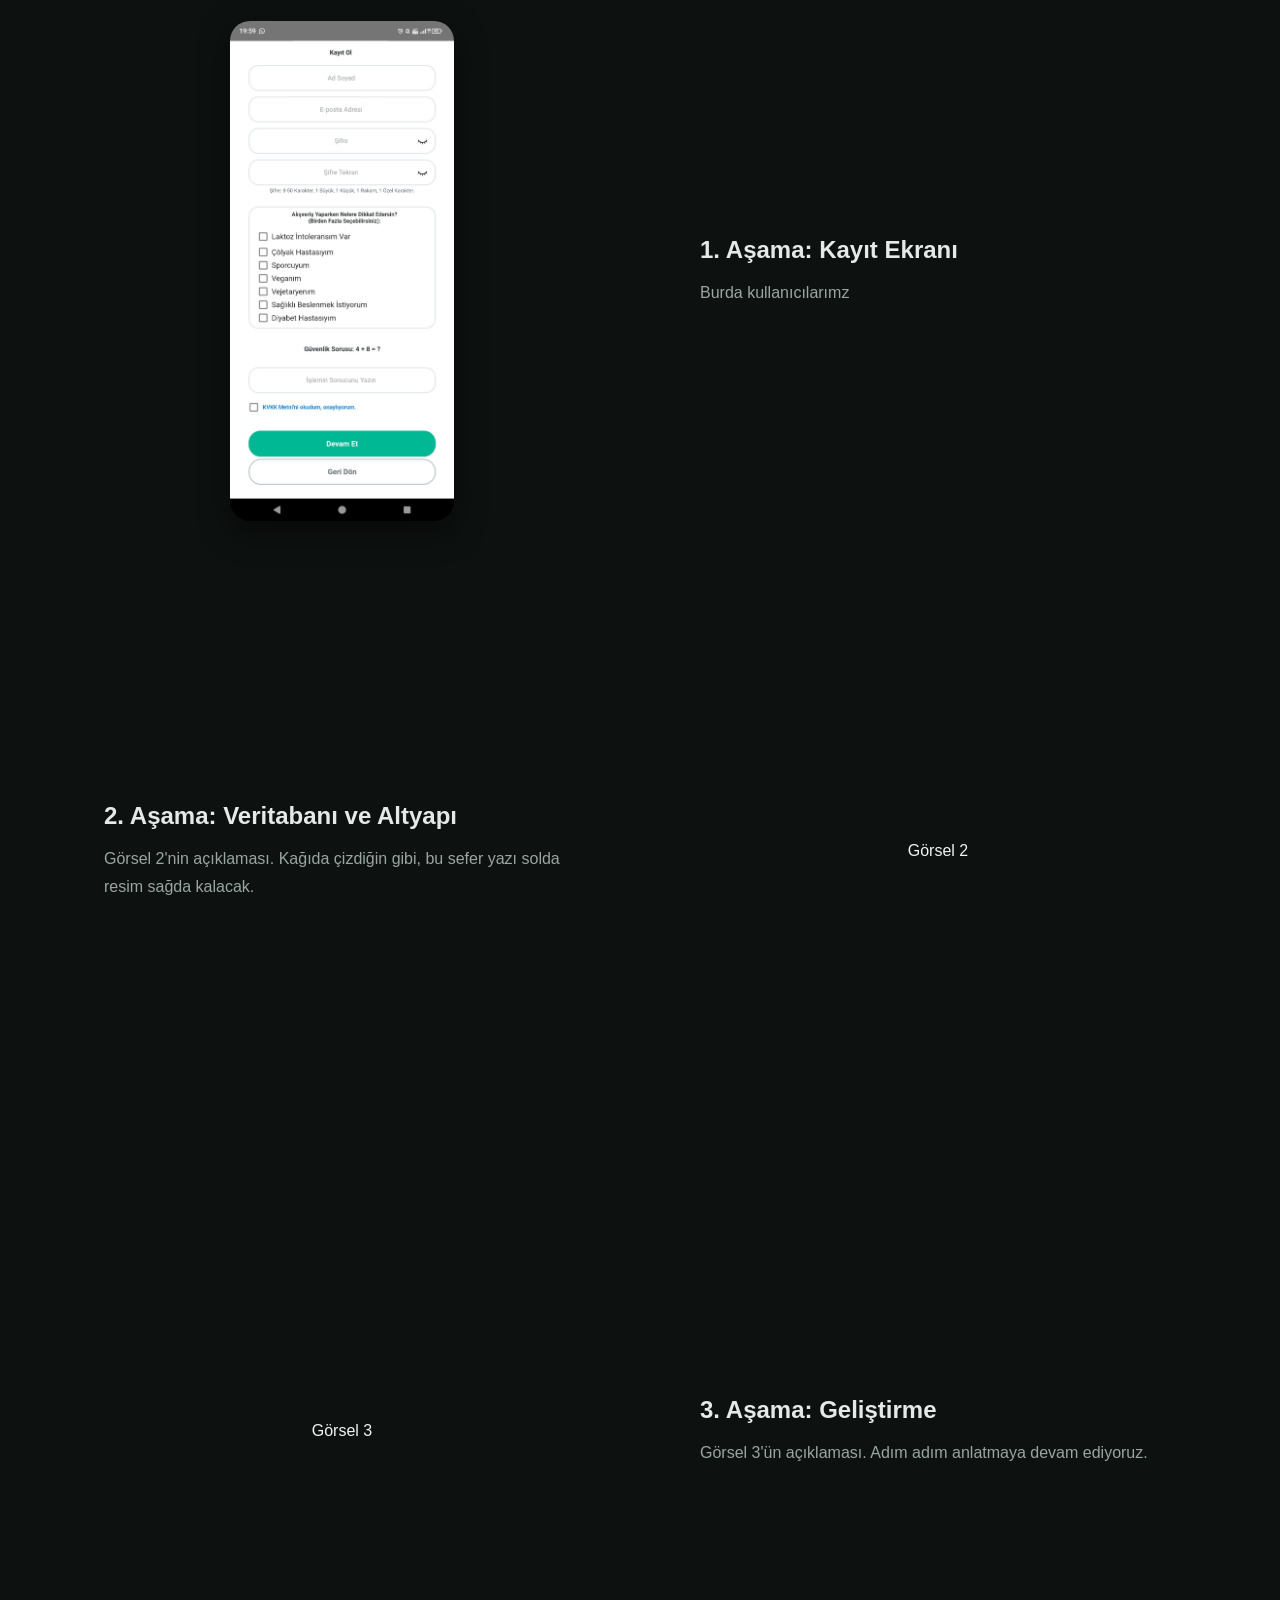
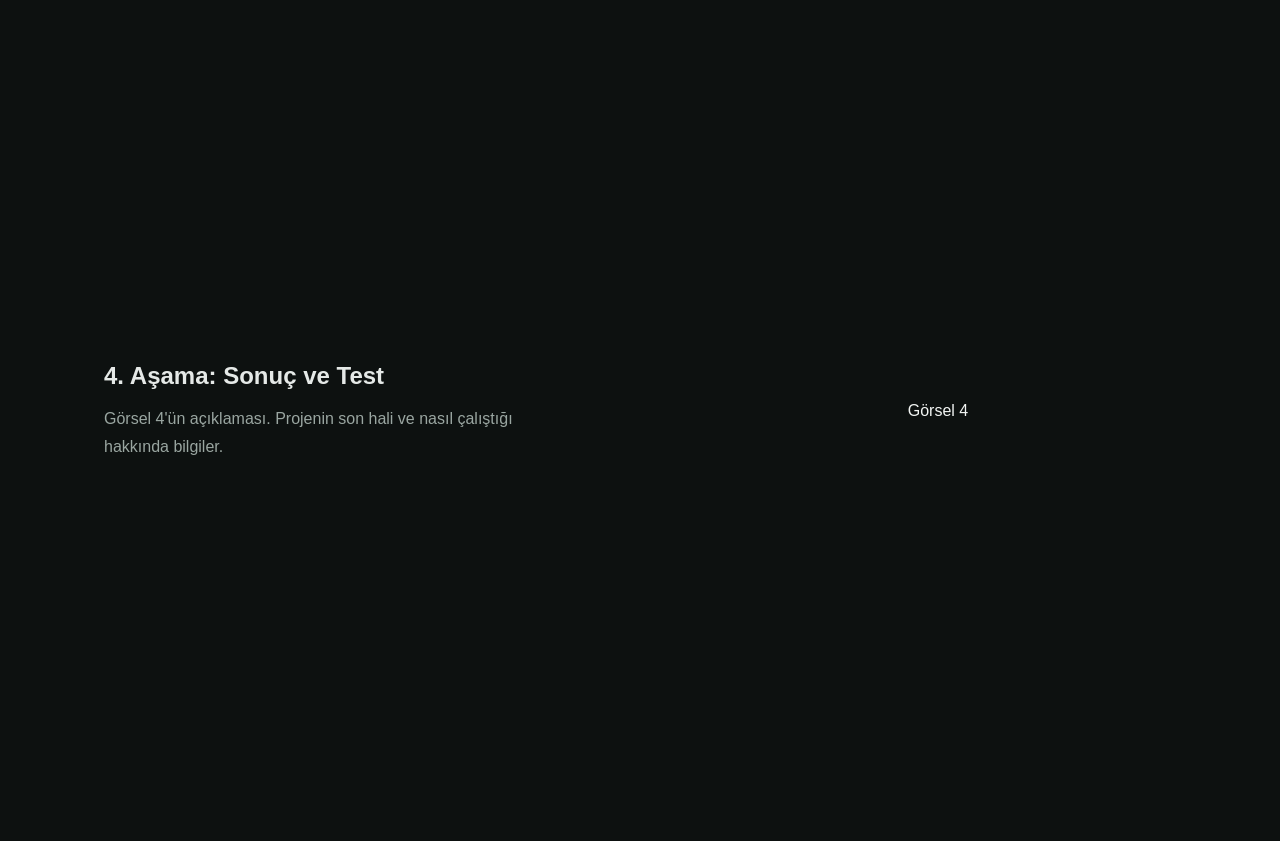
==== commit 2e6be34a: "g1" ====
--- a/besin.html
+++ b/besin.html
@@ -66,7 +66,6 @@
 
 <script src="script.js"></script>
 </body>
-=======
 <!DOCTYPE html>
 <html lang="tr">
 <head>
@@ -135,5 +134,4 @@
 
 <script src="script.js"></script>
 </body>
->>>>>>> 4cc13d2b32d631c3b88951c9888ed46d039ac583
 </html>
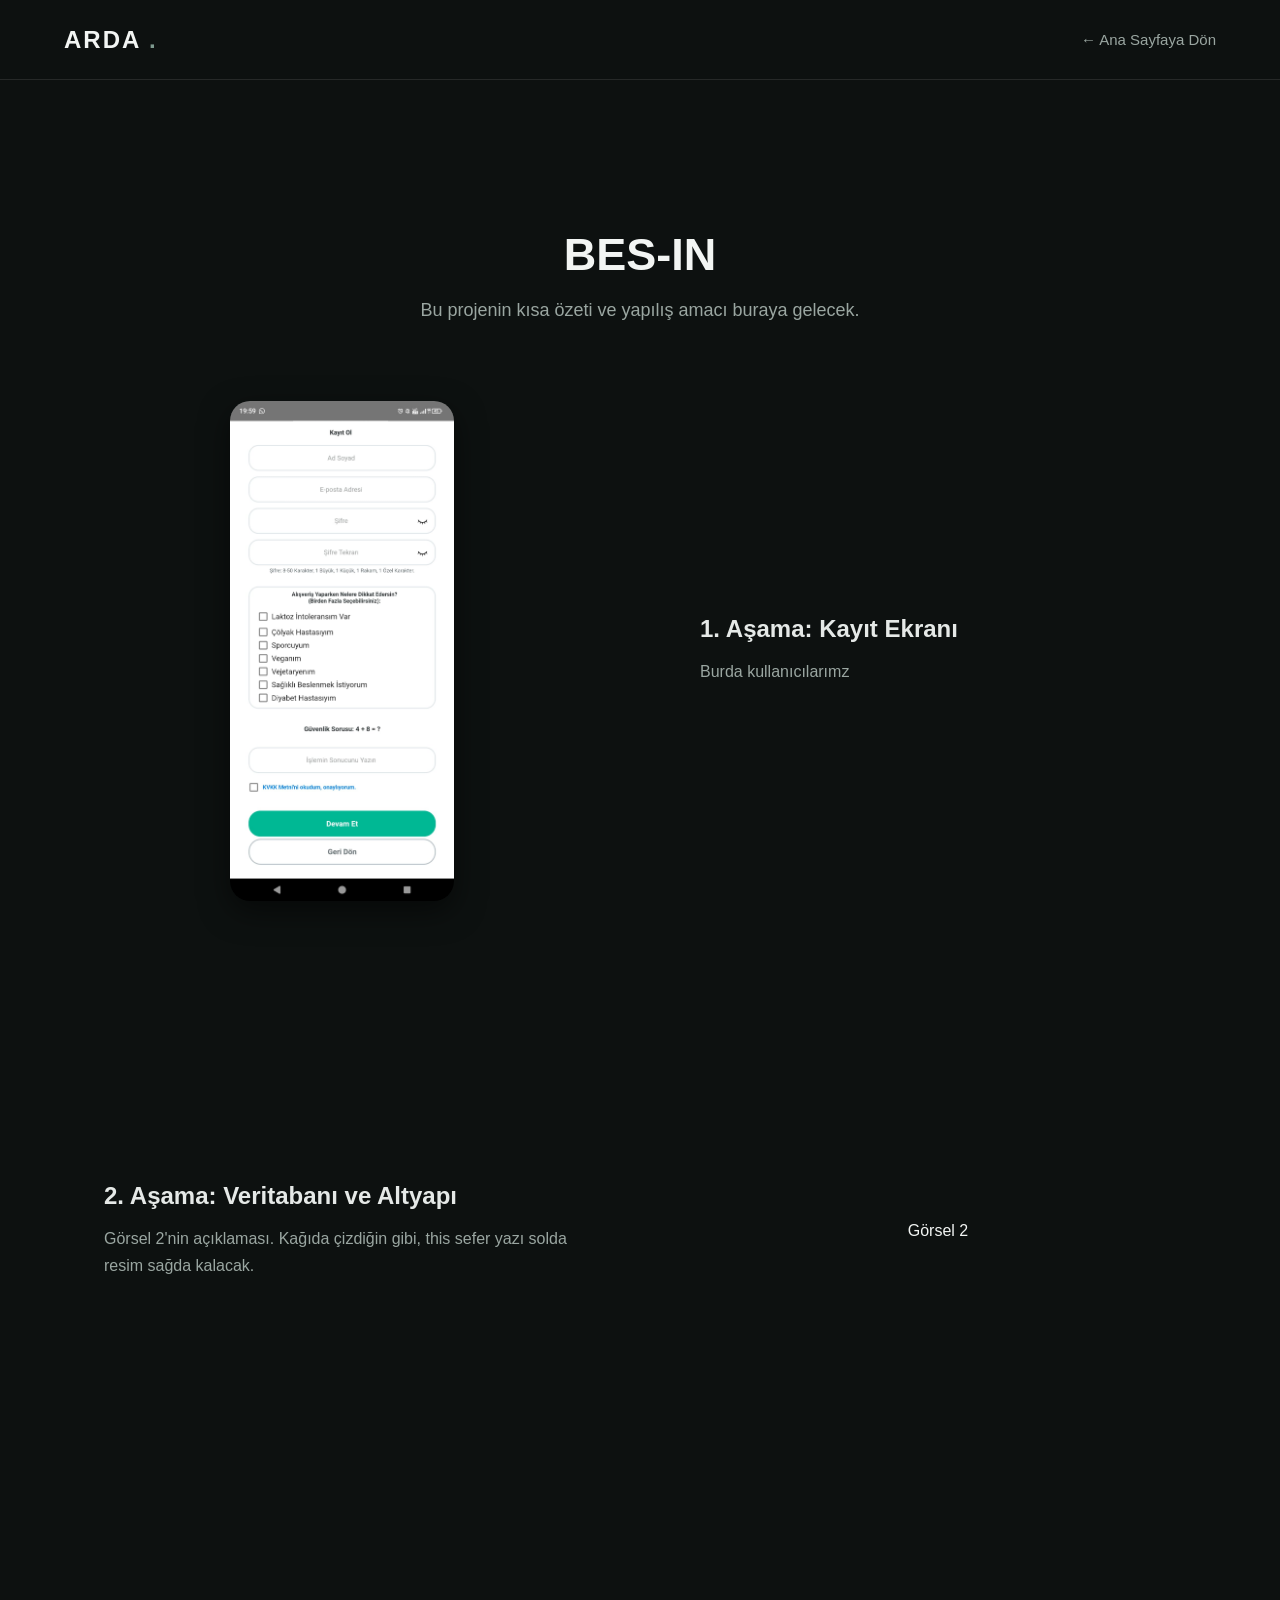
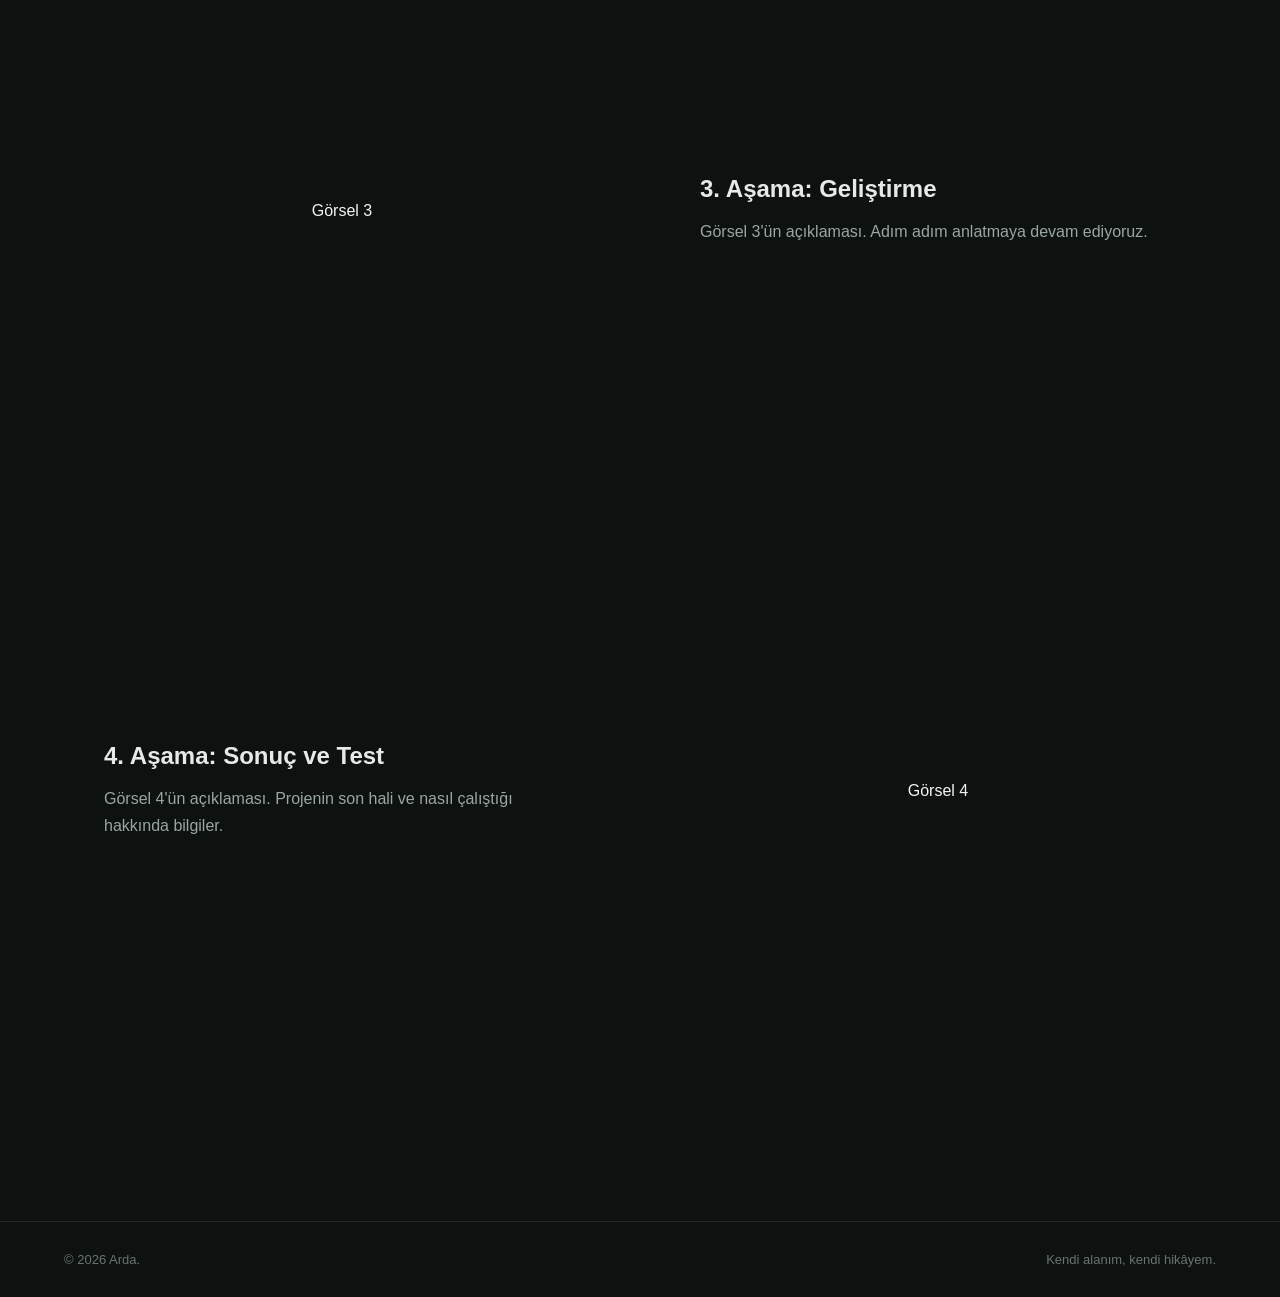
==== commit 66917141: "g2" ====
--- a/besin.html
+++ b/besin.html
@@ -40,7 +40,7 @@
       <div class="gorsel-kutusu">Görsel 2</div>
       <div class="metin-kutusu">
         <h3>2. Aşama: Veritabanı ve Altyapı</h3>
-        <p>Görsel 2'nin açıklaması. Kağıda çizdiğin gibi, bu sefer yazı solda resim sağda kalacak.</p>
+        <p>Görsel 2'nin açıklaması. Kağıda çizdiğin gibi, this sefer yazı solda resim sağda kalacak.</p>
       </div>
     </div>
 
@@ -63,74 +63,10 @@
     </div>
 
   </main>
-
-<script src="script.js"></script>
-</body>
-<!DOCTYPE html>
-<html lang="tr">
-<head>
-  <meta charset="UTF-8">
-  <meta name="viewport" content="width=device-width, initial-scale=1.0">
-  <title>Proje Detayı | M.ARDA</title>
-  <link rel="stylesheet" href="style.css">  
-</head>
-<body>
-  
-  <!-- Üst Menü (Ana sayfadaki ile aynı, sadece linkler farklı) -->
-  <header class="baslik">
-    <a href="index.html" class="logo"> ARDA <span>.</span></a>
-    <nav class="nav">
-      <a href="index.html">← Ana Sayfaya Dön</a>
-    </nav>
-  </header>
-
-  <!-- PROJE DETAY İÇERİĞİ -->
-  <main class="proje-detay-sayfasi">
-    
-    <div class="proje-baslik-alani">
-      <h1>BES-IN</h1>
-      <p>Bu projenin kısa özeti ve yapılış amacı buraya gelecek.</p>
-    </div>
-
-    <!-- 1. ADIM: Görsel Solda, Metin Sağda -->
-    <div class="adim">
-      <div class="gorsel-kutusu">
-        <img src="res/KayitS.png" alt="Kayit">
-      </div>
-      <div class="metin-kutusu">
-        <h3>1. Aşama: Kayıt Ekranı</h3>
-        <p>Burda kullanıcılarımz </p>
-      </div>
-    </div>
-
-    <!-- 2. ADIM: Metin Solda, Görsel Sağda (Bunun için "ters" class'ı ekledik) -->
-    <div class="adim ters">
-      <div class="gorsel-kutusu">Görsel 2</div>
-      <div class="metin-kutusu">
-        <h3>2. Aşama: Veritabanı ve Altyapı</h3>
-        <p>Görsel 2'nin açıklaması. Kağıda çizdiğin gibi, bu sefer yazı solda resim sağda kalacak.</p>
-      </div>
-    </div>
-
-    <!-- 3. ADIM: Görsel Solda, Metin Sağda -->
-    <div class="adim">
-      <div class="gorsel-kutusu">Görsel 3</div>
-      <div class="metin-kutusu">
-        <h3>3. Aşama: Geliştirme</h3>
-        <p>Görsel 3'ün açıklaması. Adım adım anlatmaya devam ediyoruz.</p>
-      </div>
-    </div>
-
-    <!-- 4. ADIM: Metin Solda, Görsel Sağda (Yine "ters" class'ı) -->
-    <div class="adim ters">
-      <div class="gorsel-kutusu">Görsel 4</div>
-      <div class="metin-kutusu">
-        <h3>4. Aşama: Sonuç ve Test</h3>
-        <p>Görsel 4'ün açıklaması. Projenin son hali ve nasıl çalıştığı hakkında bilgiler.</p>
-      </div>
-    </div>
-
-  </main>
+  <footer class="footer">
+    <span>© 2026 Arda.</span>
+    <span>Kendi alanım, kendi hikâyem.</span>
+  </footer>
 
 <script src="script.js"></script>
 </body>
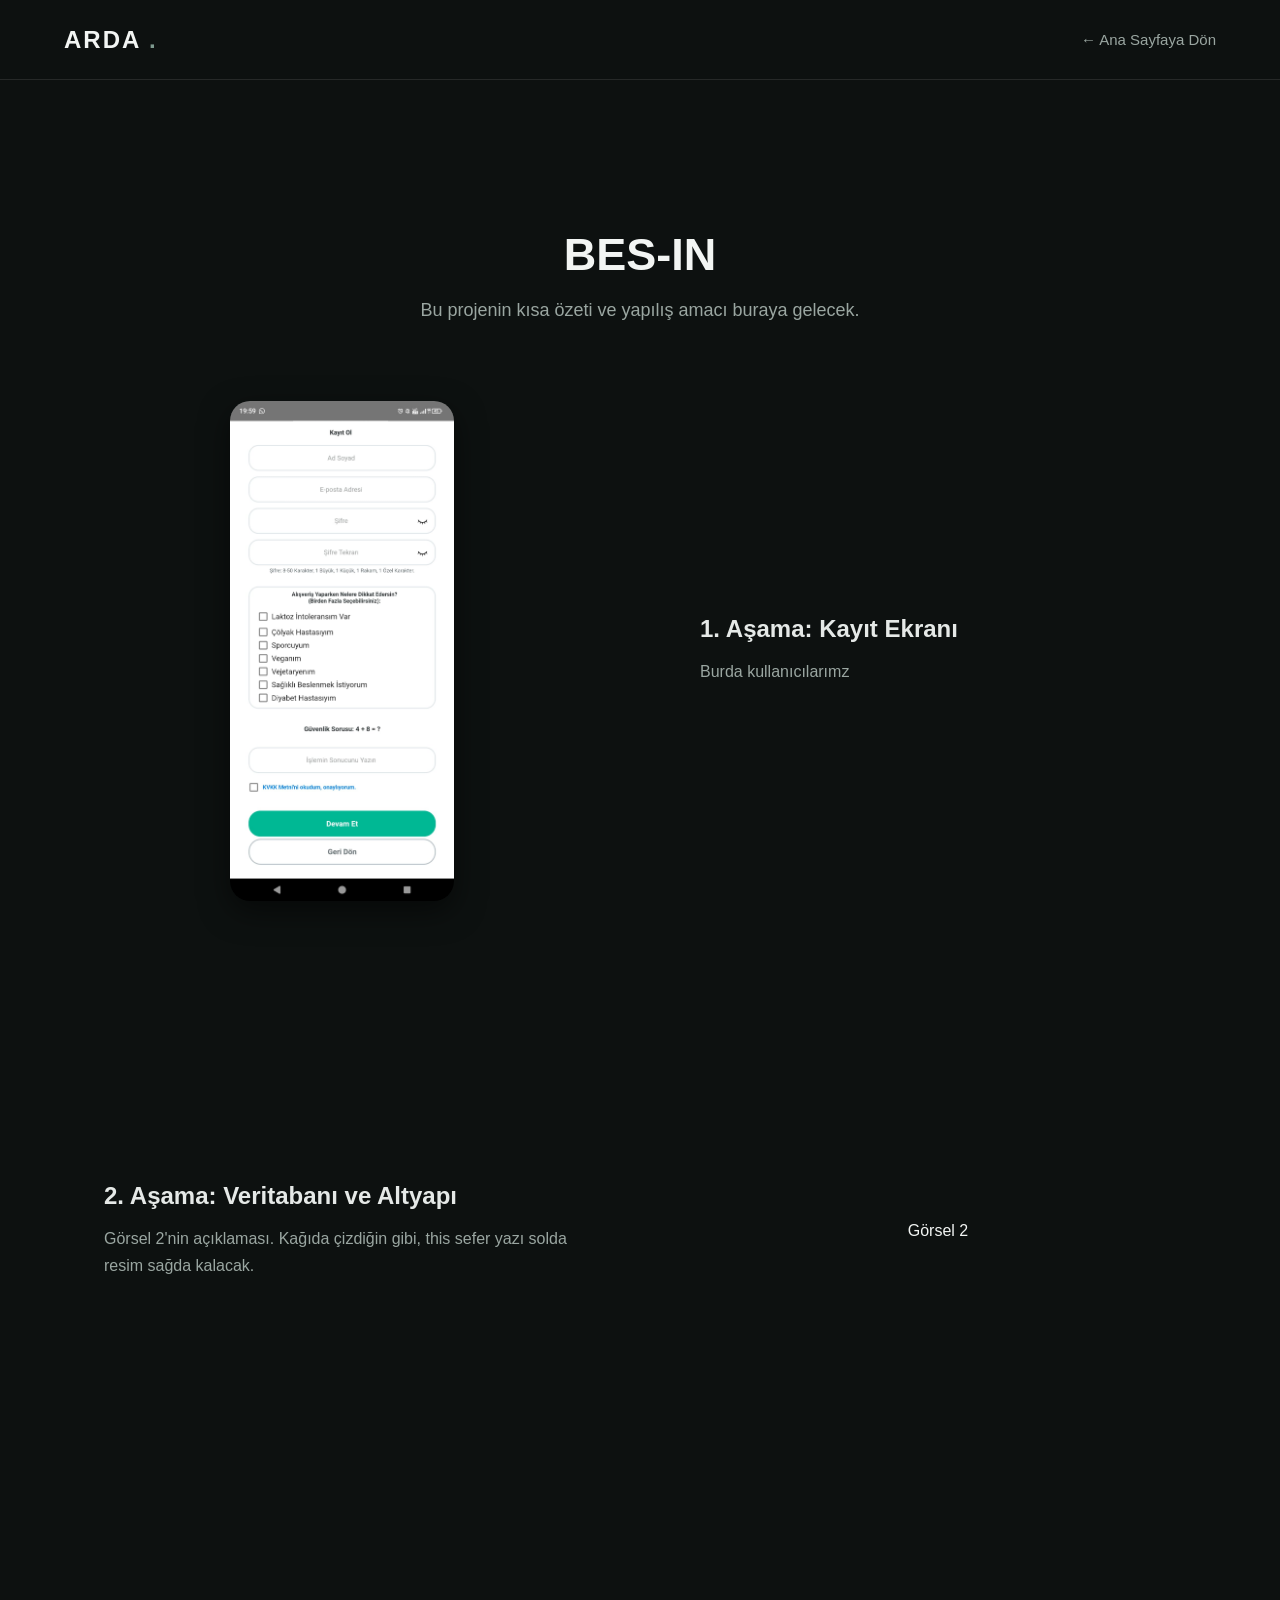
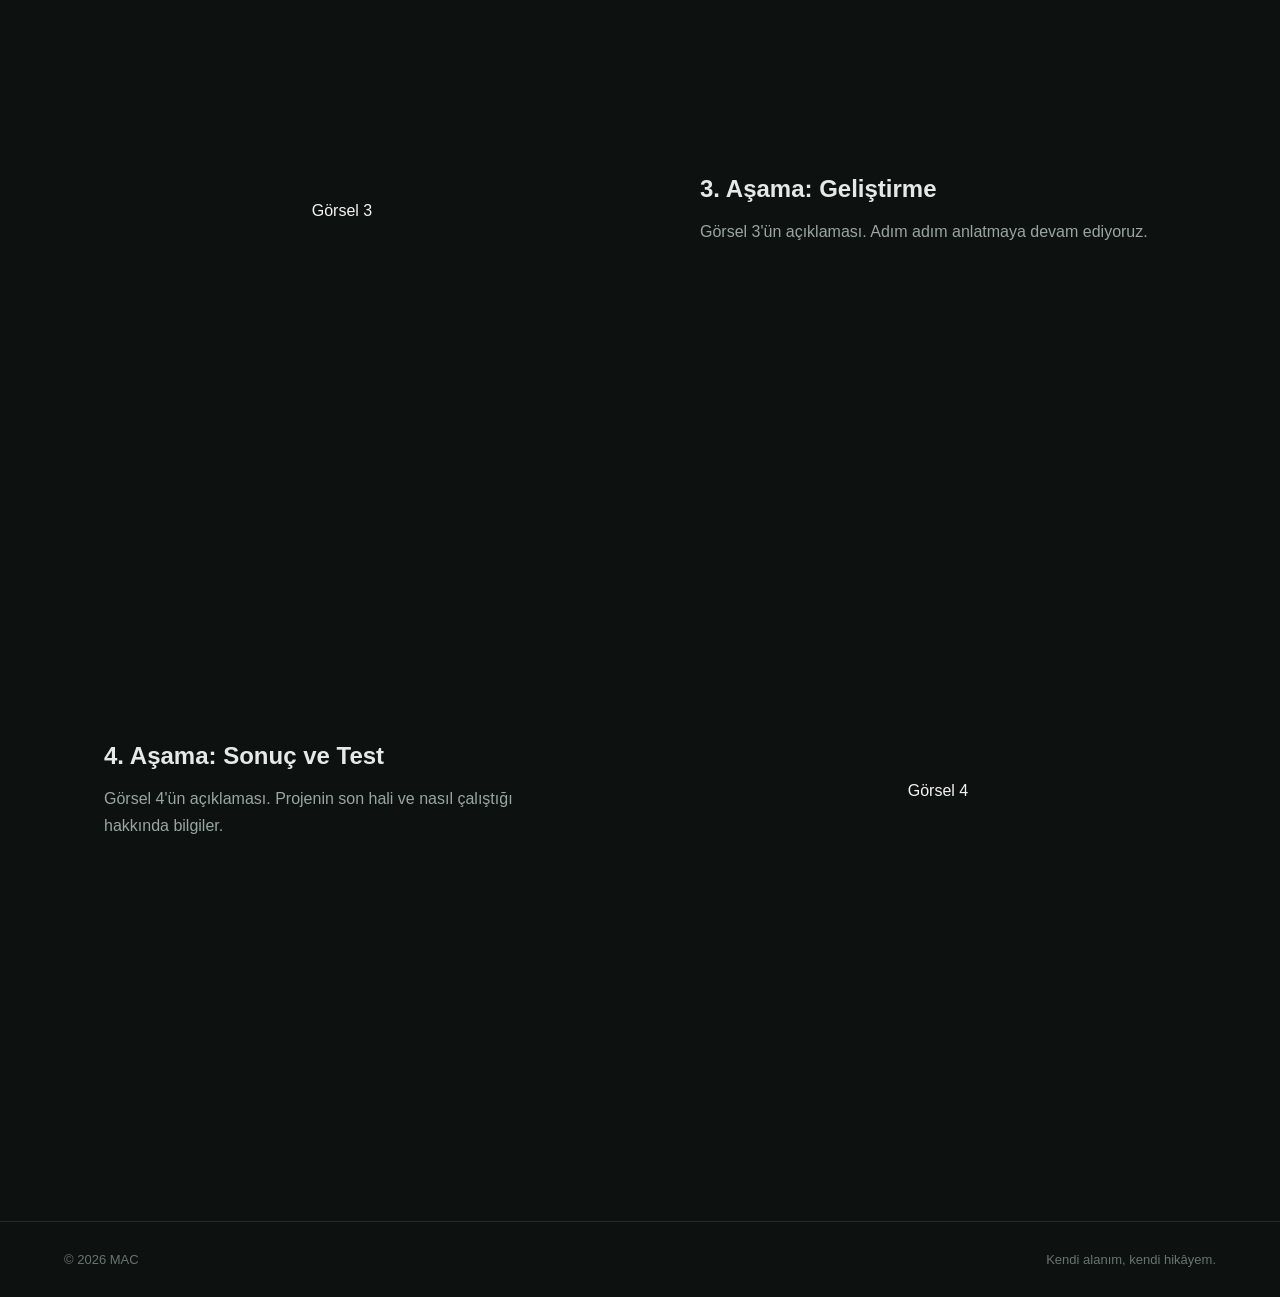
==== commit 9750a058: "g3" ====
--- a/besin.html
+++ b/besin.html
@@ -64,7 +64,7 @@
 
   </main>
   <footer class="footer">
-    <span>© 2026 Arda.</span>
+    <span>© 2026 MAC</span>
     <span>Kendi alanım, kendi hikâyem.</span>
   </footer>
 
--- a/style.css
+++ b/style.css
@@ -471,6 +471,9 @@
     color: white;
     font-size: 28px;
     cursor: pointer;
+    /* BU İKİ SATIR EKLENDİ */
+    position: relative;
+    z-index: 100000; 
   }
 
   /* Hero */
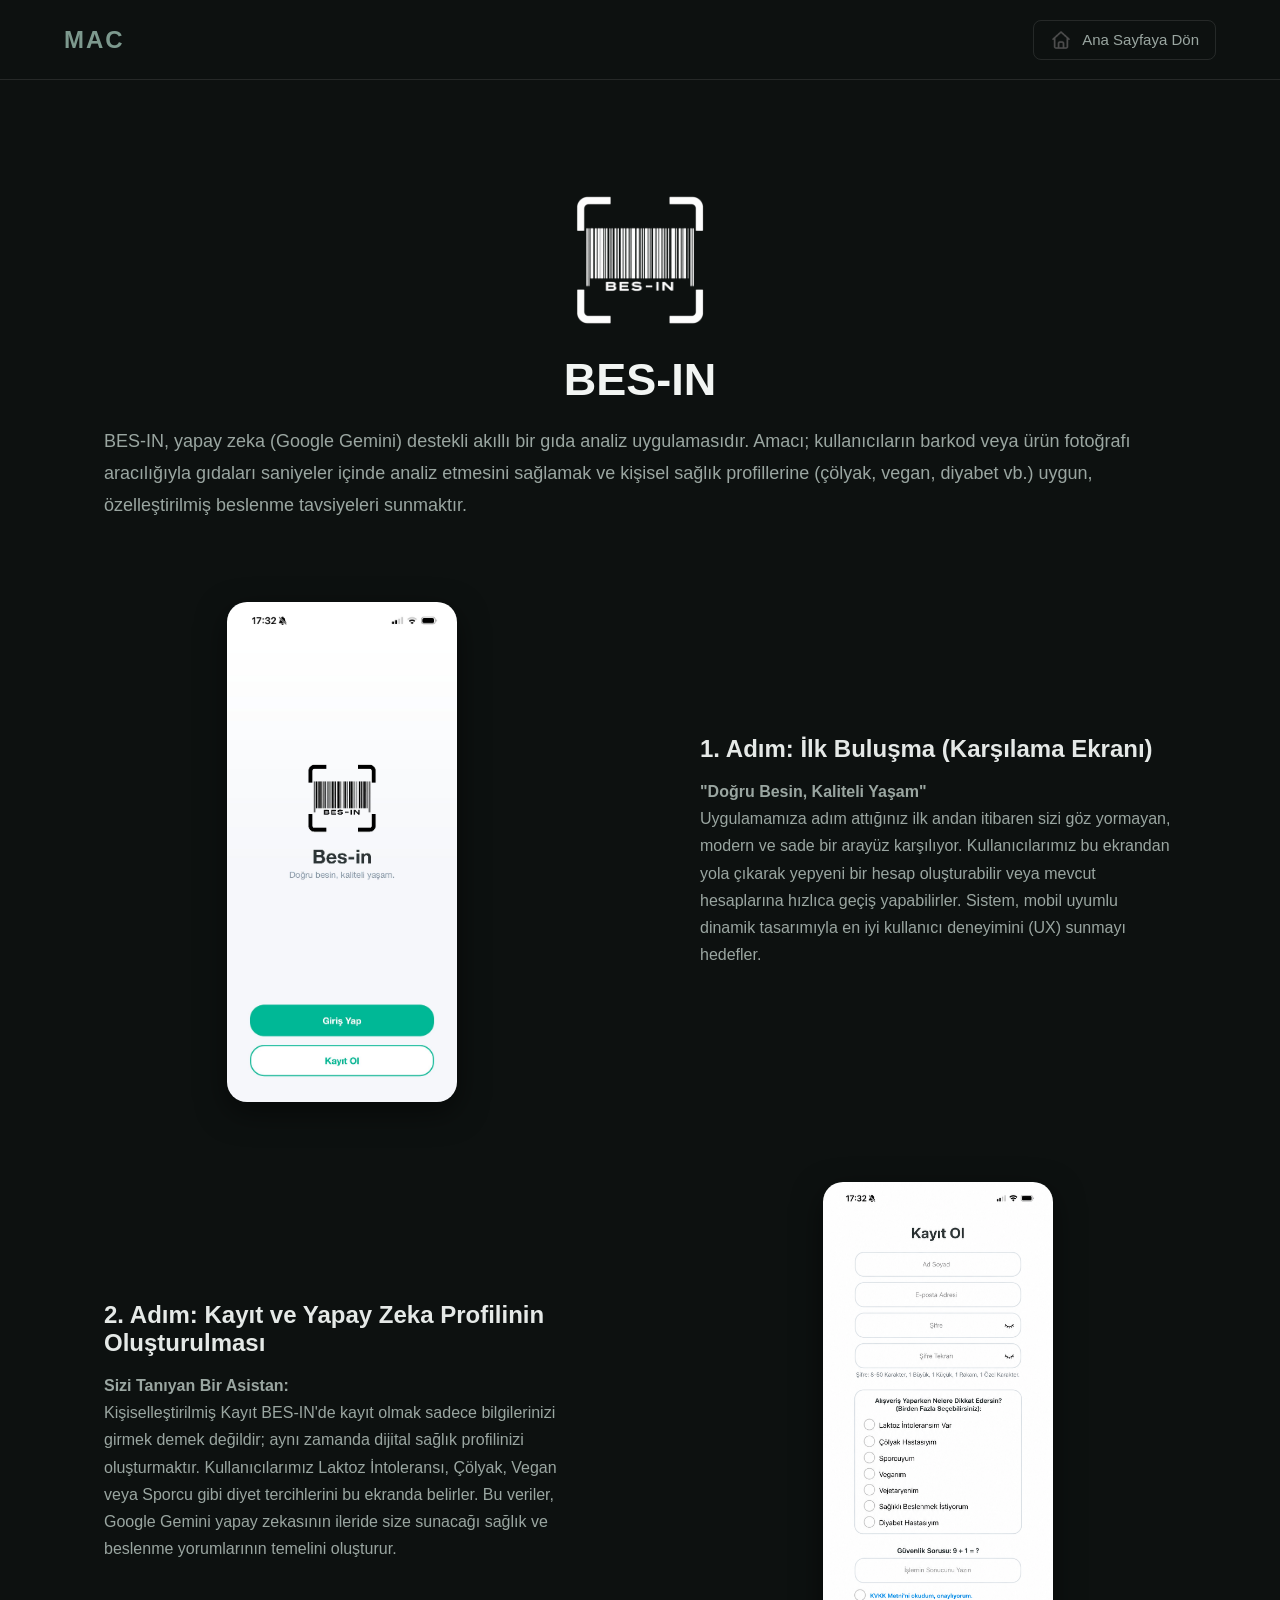
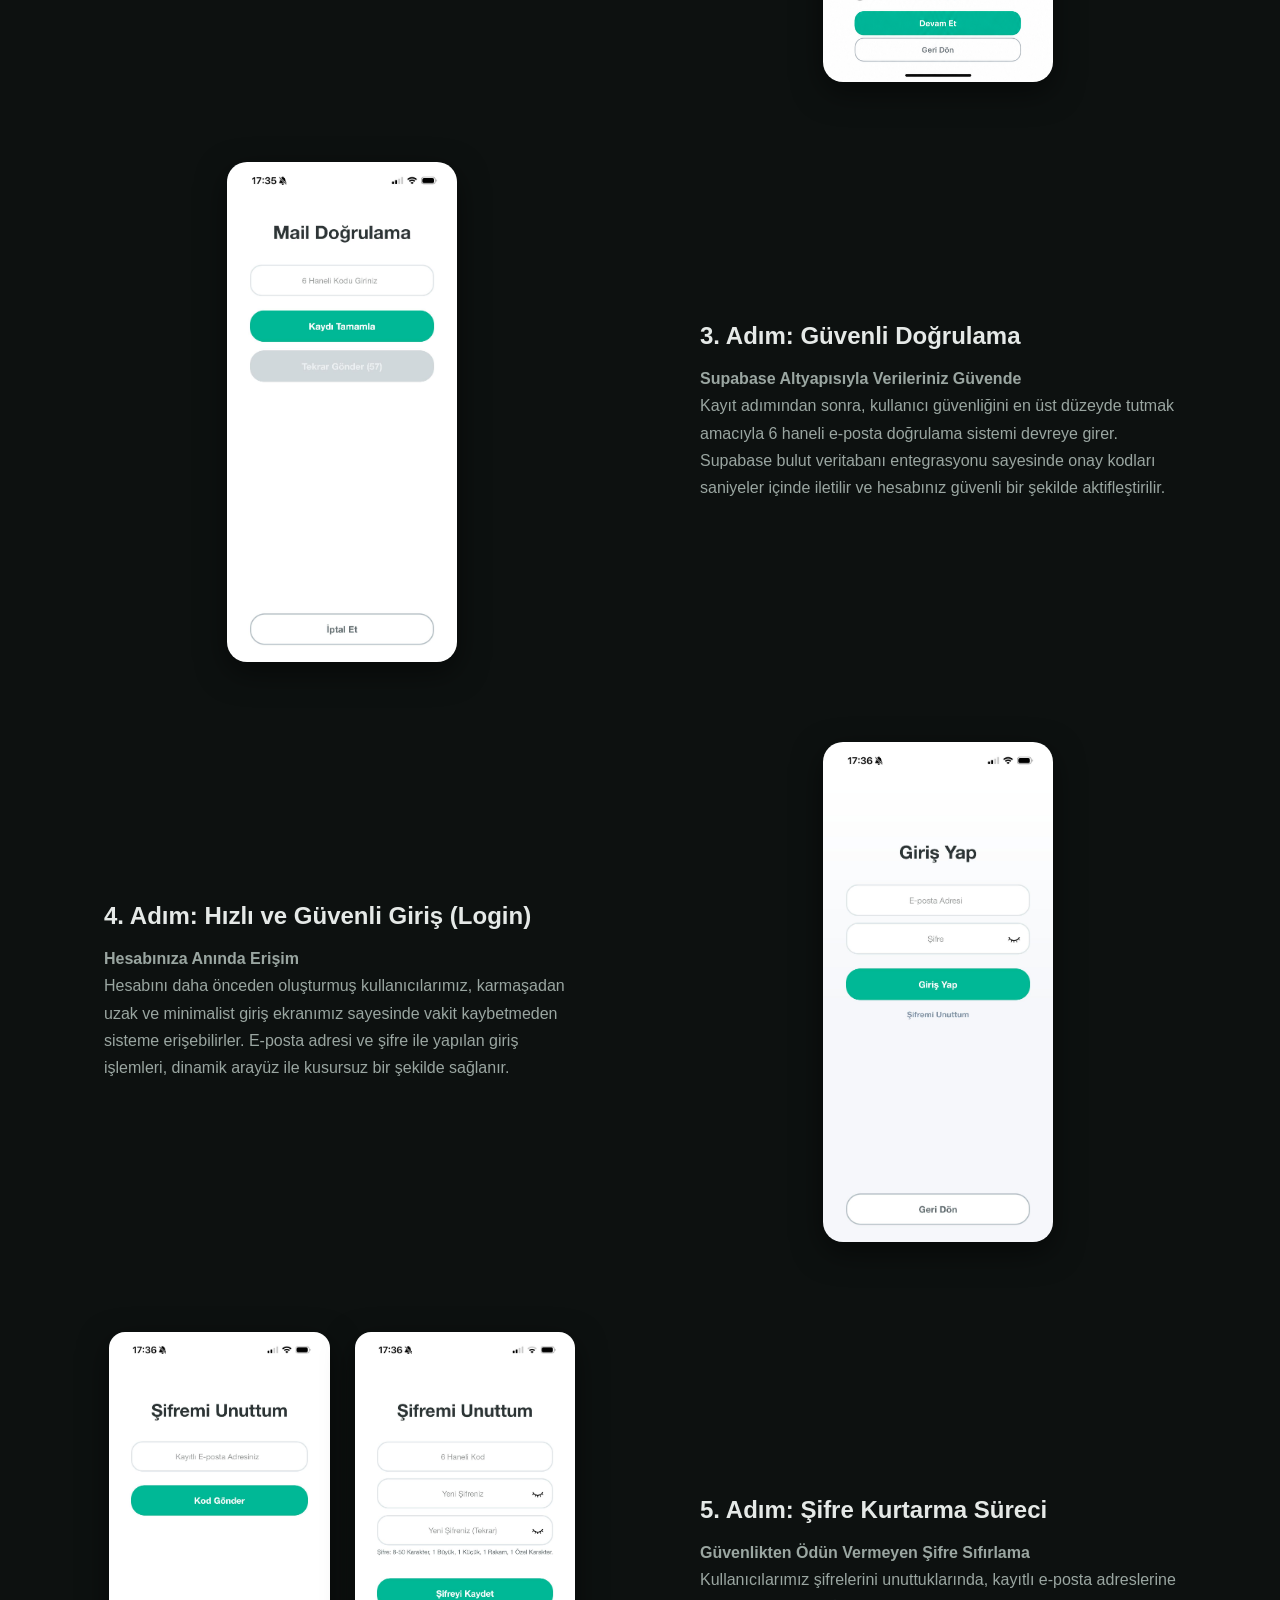
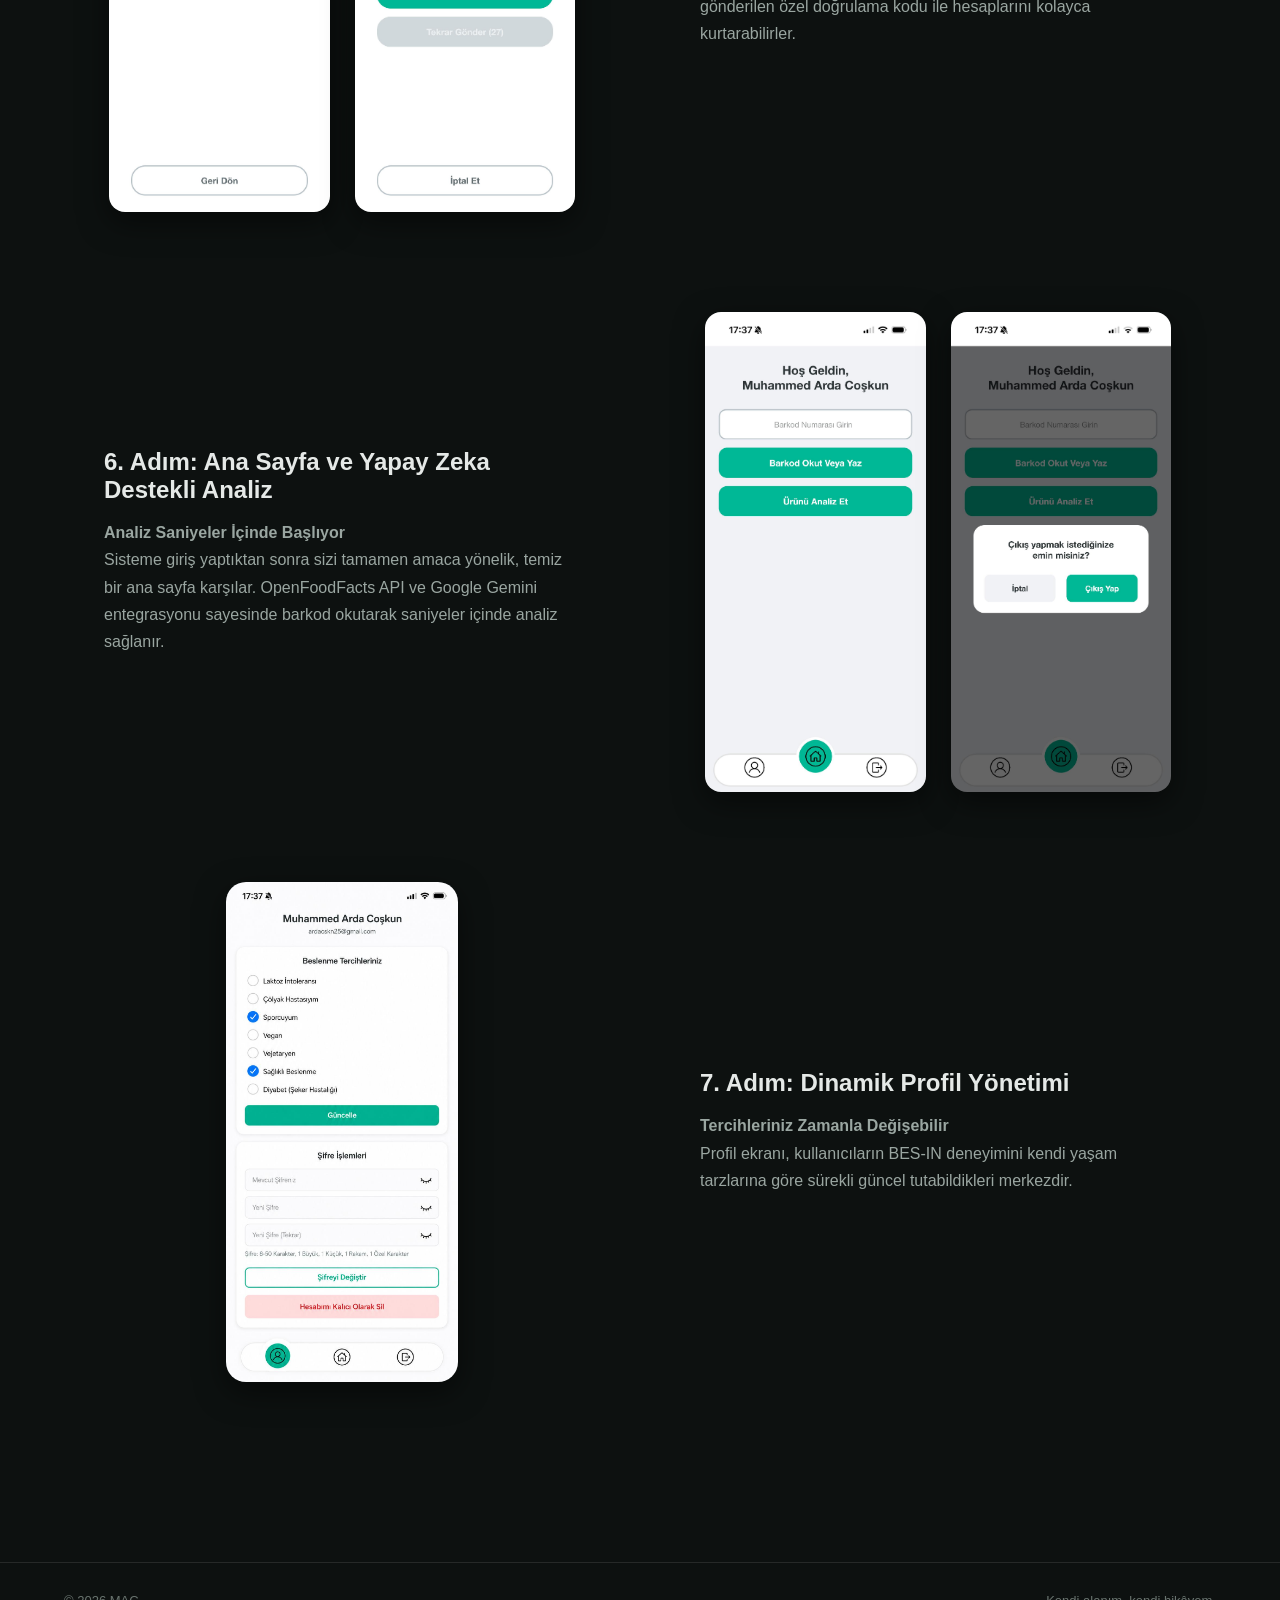
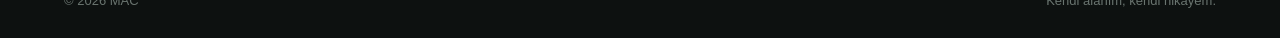
==== commit a3b3219d: "sonhali" ====
--- a/besin.html
+++ b/besin.html
@@ -8,66 +8,102 @@
 </head>
 <body>
   
-  <!-- Üst Menü (Ana sayfadaki ile aynı, sadece linkler farklı) -->
   <header class="baslik">
-    <a href="index.html" class="logo"> ARDA <span>.</span></a>
-    <nav class="nav">
-      <a href="index.html">← Ana Sayfaya Dön</a>
-    </nav>
+    <a href="index.html" class="logo"><span>MAC</span></a>
+    
+    <a href="index.html" class="ana-sayfa-btn">
+      <img src="res/house.png" alt="Ana Sayfa" class="ev-ikonu">
+      <span>Ana Sayfaya Dön</span>
+    </a>
   </header>
 
-  <!-- PROJE DETAY İÇERİĞİ -->
   <main class="proje-detay-sayfasi">
     
     <div class="proje-baslik-alani">
+      <img src="res/besinBeyaz.png" alt="BES-IN Logo" class="proje-logo">
+      
       <h1>BES-IN</h1>
-      <p>Bu projenin kısa özeti ve yapılış amacı buraya gelecek.</p>
+      <p>BES-IN, yapay zeka (Google Gemini) destekli akıllı bir gıda analiz uygulamasıdır. Amacı; kullanıcıların barkod veya ürün fotoğrafı aracılığıyla gıdaları saniyeler içinde analiz etmesini sağlamak ve kişisel sağlık profillerine (çölyak, vegan, diyabet vb.) uygun, özelleştirilmiş beslenme tavsiyeleri sunmaktır.</p>
     </div>
 
-    <!-- 1. ADIM: Görsel Solda, Metin Sağda -->
     <div class="adim">
       <div class="gorsel-kutusu">
-        <img src="res/KayitS.png" alt="Kayit">
+        <img src="res/Karsilama.jpeg" alt="karsilama">
       </div>
       <div class="metin-kutusu">
-        <h3>1. Aşama: Kayıt Ekranı</h3>
-        <p>Burda kullanıcılarımz </p>
+        <h3>1. Adım: İlk Buluşma (Karşılama Ekranı)</h3>
+        <p><b>"Doğru Besin, Kaliteli Yaşam"</b><br>Uygulamamıza adım attığınız ilk andan itibaren sizi göz yormayan, modern ve sade bir arayüz karşılıyor. Kullanıcılarımız bu ekrandan yola çıkarak yepyeni bir hesap oluşturabilir veya mevcut hesaplarına hızlıca geçiş yapabilirler. Sistem, mobil uyumlu dinamik tasarımıyla en iyi kullanıcı deneyimini (UX) sunmayı hedefler.</p>
       </div>
     </div>
 
-    <!-- 2. ADIM: Metin Solda, Görsel Sağda (Bunun için "ters" class'ı ekledik) -->
     <div class="adim ters">
-      <div class="gorsel-kutusu">Görsel 2</div>
+      <div class="gorsel-kutusu">
+        <img src="res/Kayit.jpeg" alt="kayit">
+      </div>
       <div class="metin-kutusu">
-        <h3>2. Aşama: Veritabanı ve Altyapı</h3>
-        <p>Görsel 2'nin açıklaması. Kağıda çizdiğin gibi, this sefer yazı solda resim sağda kalacak.</p>
+        <h3>2. Adım: Kayıt ve Yapay Zeka Profilinin Oluşturulması</h3>
+        <p><b>Sizi Tanıyan Bir Asistan:</b><br>Kişiselleştirilmiş Kayıt BES-IN'de kayıt olmak sadece bilgilerinizi girmek demek değildir; aynı zamanda dijital sağlık profilinizi oluşturmaktır. Kullanıcılarımız Laktoz İntoleransı, Çölyak, Vegan veya Sporcu gibi diyet tercihlerini bu ekranda belirler. Bu veriler, Google Gemini yapay zekasının ileride size sunacağı sağlık ve beslenme yorumlarının temelini oluşturur.</p>
       </div>
     </div>
 
-    <!-- 3. ADIM: Görsel Solda, Metin Sağda -->
     <div class="adim">
-      <div class="gorsel-kutusu">Görsel 3</div>
+      <div class="gorsel-kutusu">
+        <img src="res/MailDogrulama.jpeg" alt="mailDogrulama">
+      </div>
       <div class="metin-kutusu">
-        <h3>3. Aşama: Geliştirme</h3>
-        <p>Görsel 3'ün açıklaması. Adım adım anlatmaya devam ediyoruz.</p>
+        <h3>3. Adım: Güvenli Doğrulama</h3>
+        <p><b>Supabase Altyapısıyla Verileriniz Güvende</b><br>Kayıt adımından sonra, kullanıcı güvenliğini en üst düzeyde tutmak amacıyla 6 haneli e-posta doğrulama sistemi devreye girer. Supabase bulut veritabanı entegrasyonu sayesinde onay kodları saniyeler içinde iletilir ve hesabınız güvenli bir şekilde aktifleştirilir.</p>
       </div>
     </div>
 
-    <!-- 4. ADIM: Metin Solda, Görsel Sağda (Yine "ters" class'ı) -->
     <div class="adim ters">
-      <div class="gorsel-kutusu">Görsel 4</div>
+      <div class="gorsel-kutusu">
+        <img src="res/Giris.jpeg" alt="giris">
+      </div>
       <div class="metin-kutusu">
-        <h3>4. Aşama: Sonuç ve Test</h3>
-        <p>Görsel 4'ün açıklaması. Projenin son hali ve nasıl çalıştığı hakkında bilgiler.</p>
+        <h3>4. Adım: Hızlı ve Güvenli Giriş (Login)</h3>
+        <p><b>Hesabınıza Anında Erişim</b><br>Hesabını daha önceden oluşturmuş kullanıcılarımız, karmaşadan uzak ve minimalist giriş ekranımız sayesinde vakit kaybetmeden sisteme erişebilirler. E-posta adresi ve şifre ile yapılan giriş işlemleri, dinamik arayüz ile kusursuz bir şekilde sağlanır.</p>
+      </div>
+    </div>
+
+    <div class="adim">
+      <div class="gorsel-kutusu ikili">
+        <img src="res/SifremiUnuttum1.jpeg" alt="sifreUnuttum1">
+        <img src="res/SifremiUnuttum2.jpeg" alt="sifreUnuttum2">
+      </div>
+      <div class="metin-kutusu">
+        <h3>5. Adım: Şifre Kurtarma Süreci</h3>
+        <p><b>Güvenlikten Ödün Vermeyen Şifre Sıfırlama</b><br>Kullanıcılarımız şifrelerini unuttuklarında, kayıtlı e-posta adreslerine gönderilen özel doğrulama kodu ile hesaplarını kolayca kurtarabilirler.</p>
+      </div>
+    </div>
+
+    <div class="adim ters">
+      <div class="gorsel-kutusu ikili">
+        <img src="res/AnaSayfa.jpeg" alt="anaSayfa">
+        <img src="res/AnaSayfaCikis.jpeg" alt="anaSayfaCikis">
+      </div>
+      <div class="metin-kutusu">
+        <h3>6. Adım: Ana Sayfa ve Yapay Zeka Destekli Analiz</h3>
+        <p><b>Analiz Saniyeler İçinde Başlıyor</b><br>Sisteme giriş yaptıktan sonra sizi tamamen amaca yönelik, temiz bir ana sayfa karşılar. OpenFoodFacts API ve Google Gemini entegrasyonu sayesinde barkod okutarak saniyeler içinde analiz sağlanır.</p>
+      </div>
+    </div>
+
+    <div class="adim">
+      <div class="gorsel-kutusu">
+        <img src="res/AnaSayfaProfil.jpeg" alt="anaSayfaProfil">
+      </div>
+      <div class="metin-kutusu">
+        <h3>7. Adım: Dinamik Profil Yönetimi</h3>
+        <p><b>Tercihleriniz Zamanla Değişebilir</b><br>Profil ekranı, kullanıcıların BES-IN deneyimini kendi yaşam tarzlarına göre sürekli güncel tutabildikleri merkezdir.</p>
       </div>
     </div>
 
   </main>
+  
   <footer class="footer">
     <span>© 2026 MAC</span>
     <span>Kendi alanım, kendi hikâyem.</span>
   </footer>
 
-<script src="script.js"></script>
 </body>
 </html>
--- a/style.css
+++ b/style.css
@@ -303,7 +303,7 @@
 .proje-detay-sayfasi {
   padding: 150px 5% 100px;
   max-width: 1200px;
-  margin: auto;
+  margin: 0 auto;
 }
 
 .proje-baslik-alani {
@@ -317,6 +317,7 @@
 
 .proje-baslik-alani p {
   color: #9aa6a1;
+  text-align: le;
   font-size: 18px;
   margin-top: 15px;
 }
@@ -326,6 +327,7 @@
   align-items: center;
   gap: 120px;
   margin-bottom: 80px;
+  flex-wrap: wrap;
 }
 
 .adim.ters {
@@ -338,6 +340,7 @@
   display: flex;
   justify-content: center;
   align-items: center;
+  gap: 20px; /* Yan yana olanların arasına boşluk açar */
 }
 
 .gorsel-kutusu img {
@@ -345,6 +348,11 @@
   width: auto;
   border-radius: 20px;
   box-shadow: 0 10px 30px rgba(0,0,0,0.5);
+}
+
+img {
+  max-width: 100%; /* Resim, içinde bulunduğu kutudan asla daha geniş olamaz */
+  height: auto; /* Küçülürken en-boy oranını korur, çirkinleşmez */
 }
 
 .metin-kutusu {
@@ -456,6 +464,73 @@
   color: #69746f;
   font-size: 13px;
 }
+
+/* =========================================
+   PROJE DETAY SAYFASI ÖZEL AYARLARI
+========================================= */
+
+/* Ana Sayfaya Dön Butonu (İkon Büyütüldü, Aralık Açıldı) */
+.ana-sayfa-btn {
+  display: inline-flex;
+  align-items: center;
+  gap: 10px;
+  color: #9aa6a1;
+  text-decoration: none;
+  font-size: 15px;
+  padding: 8px 16px;
+  border: 1px solid rgba(255, 255, 255, 0.1);
+  border-radius: 8px;
+  transition: 0.3s;
+}
+
+.ana-sayfa-btn:hover {
+  color: #ffffff;
+  border-color: #7d998e;
+  background-color: rgba(255, 255, 255, 0.05);
+}
+
+.ev-ikonu {
+  width: 22px;
+  height: 22px;
+  filter: invert(0.7);
+  transition: 0.3s;
+}
+
+.ana-sayfa-btn:hover .ev-ikonu {
+  filter: invert(1);
+}
+
+/* Sayfa Üstündeki Logo */
+.proje-logo {
+  display: block;
+  margin: -40px auto 25px auto;
+  max-width: 140px;
+  height: auto;
+}
+
+/* Detay Sayfası Paragrafı (Sola Dayalı) */
+.proje-baslik-alani p {
+  color: #9aa6a1;
+  font-size: 18px;
+  margin-top: 15px;
+  text-align: left;
+  line-height: 1.8;
+}
+
+/* İkili Görsellerin Arasını Açma */
+.gorsel-kutusu.ikili {
+  display: flex;
+  gap: 25px;
+  justify-content: center;
+  align-items: center;
+}
+
+.gorsel-kutusu.ikili img {
+  max-height: 480px;
+  width: auto;
+  border-radius: 16px;
+}
+
 
 /* =========================================
    9. MOBİL UYUM (RESPONSIVE) AYARLARI
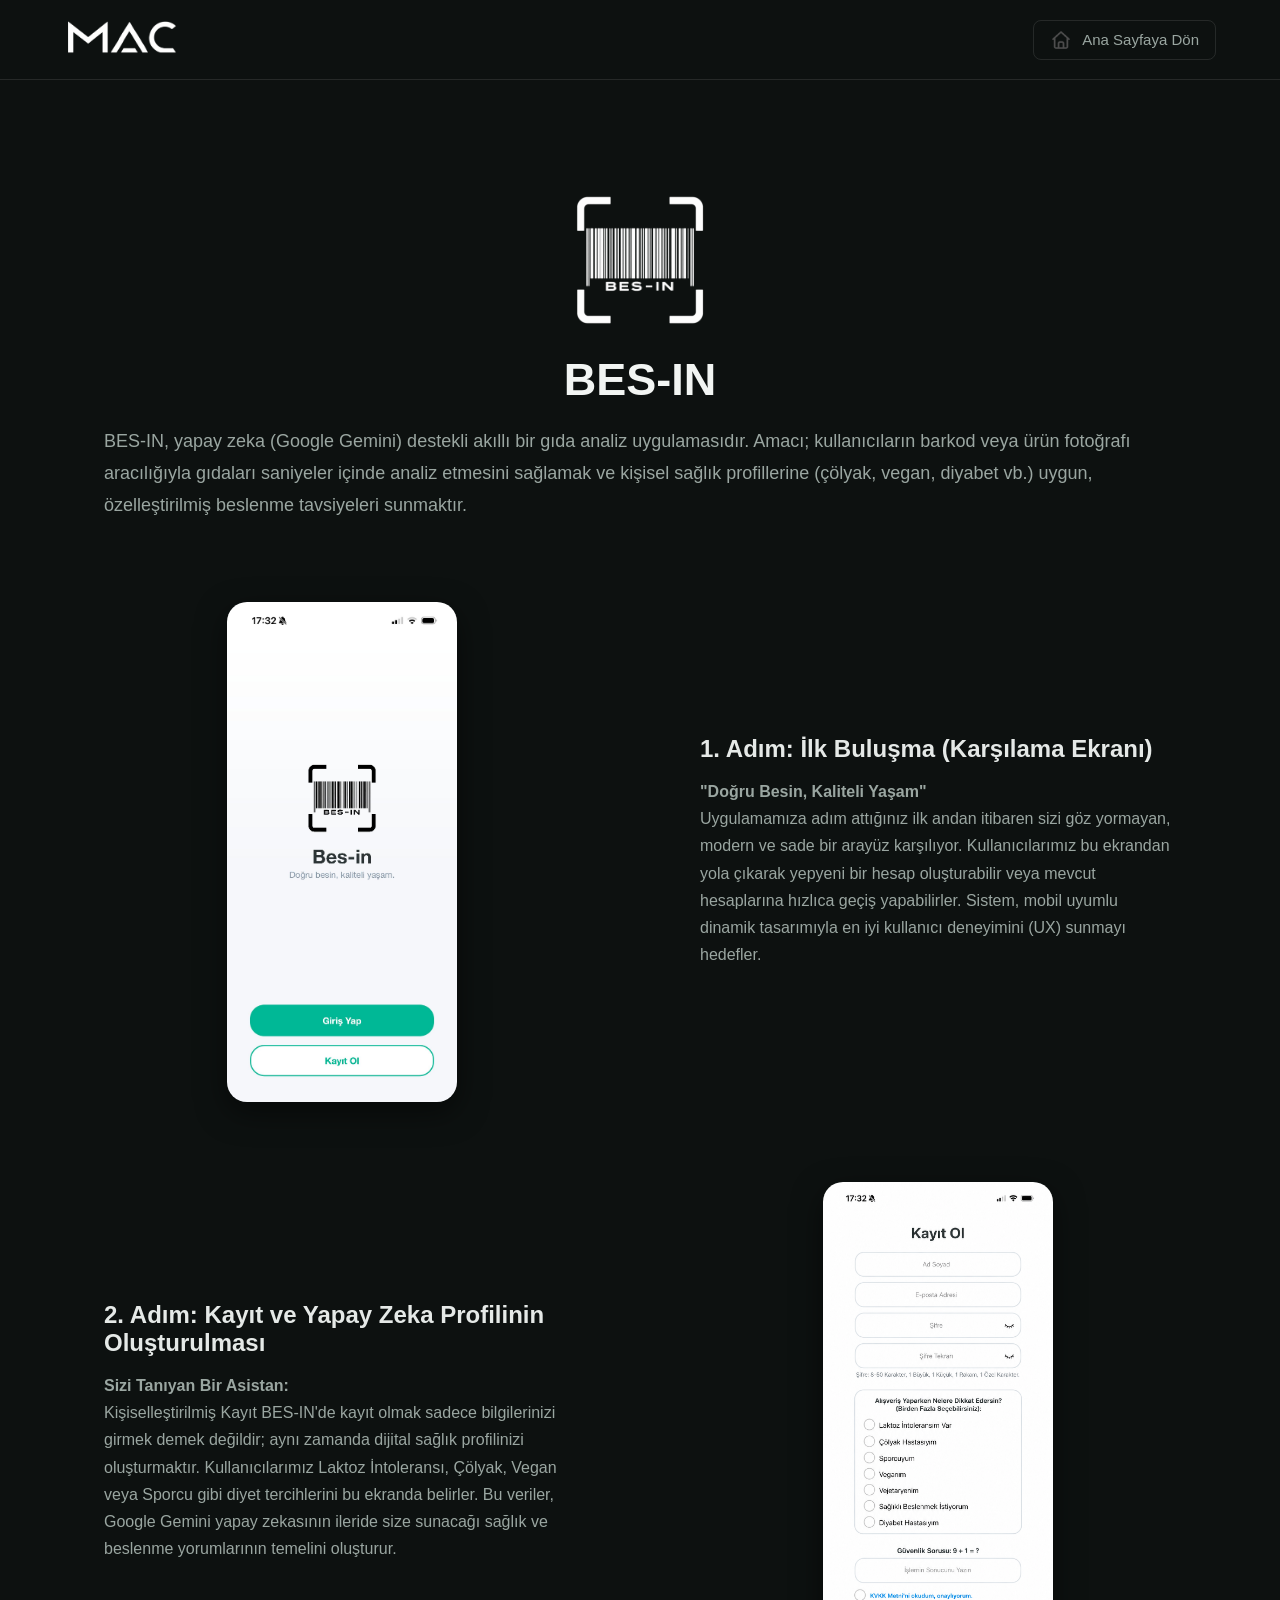
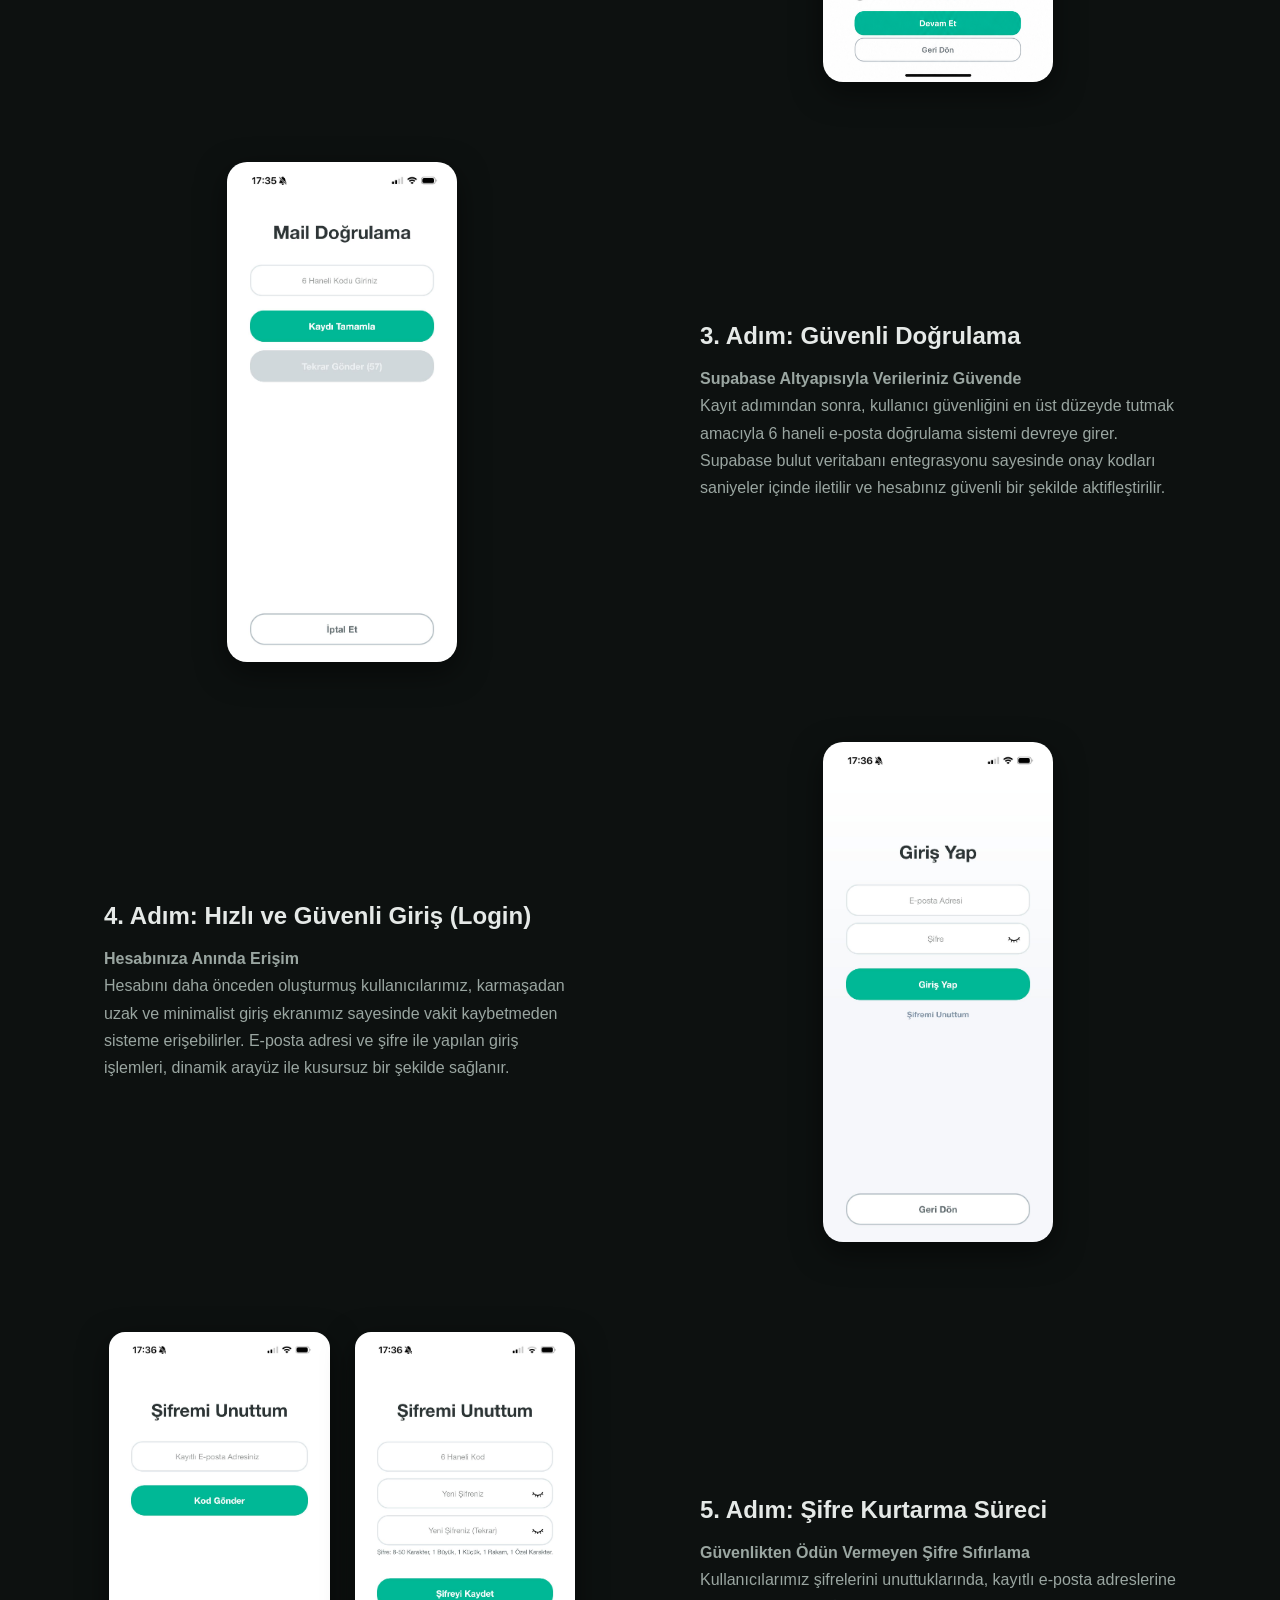
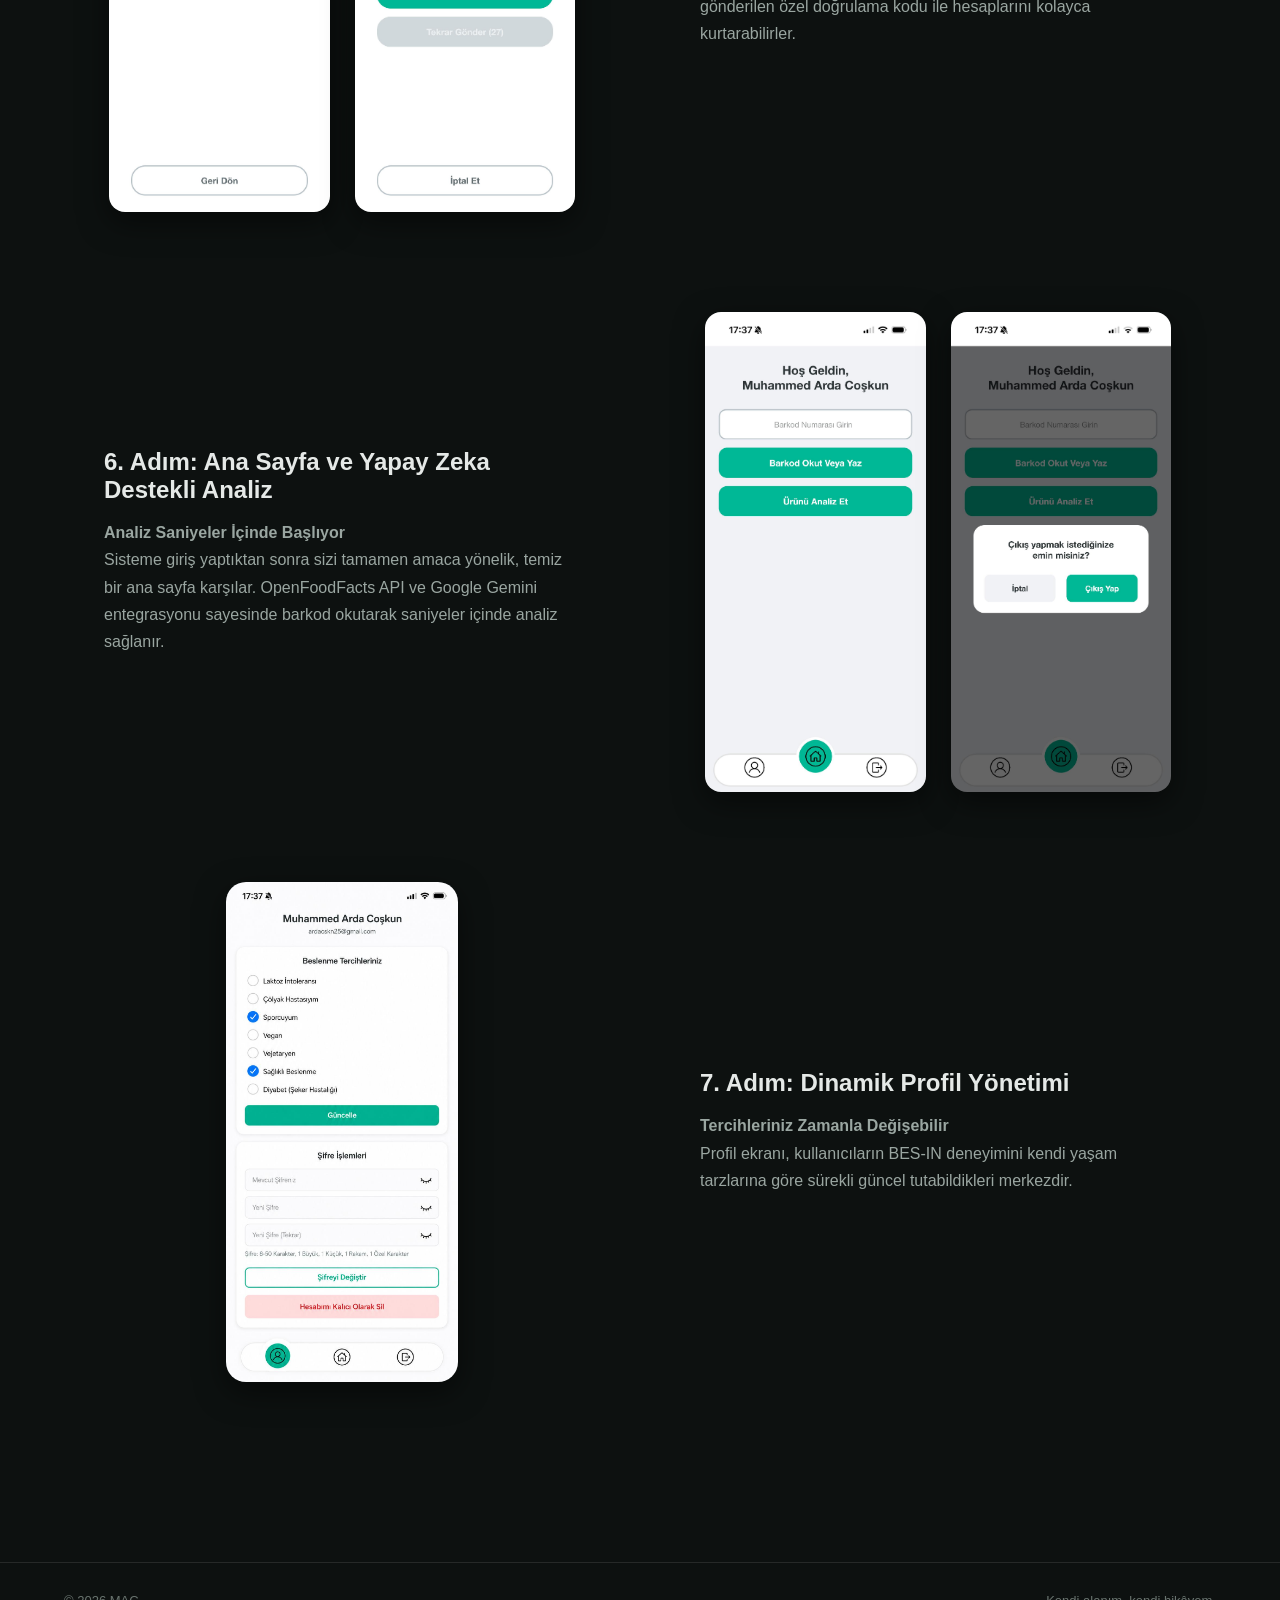
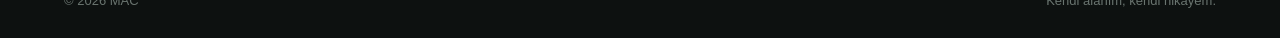
==== commit 818ce7eb: "g1" ====
--- a/besin.html
+++ b/besin.html
@@ -9,7 +9,9 @@
 <body>
   
   <header class="baslik">
-    <a href="index.html" class="logo"><span>MAC</span></a>
+    <a href="index.html" class="logo">
+      <img src="res/icon.png" alt="logo">
+    </a>
     
     <a href="index.html" class="ana-sayfa-btn">
       <img src="res/house.png" alt="Ana Sayfa" class="ev-ikonu">
--- a/style.css
+++ b/style.css
@@ -35,9 +35,15 @@
 }
 
 .logo {
-  font-size: 24px;
+  font-size: 10px;
   font-weight: bold;
   letter-spacing: 2px;
+}
+
+.logo img {
+  max-height: 45px; /* Resmi üst menüye sığacak şekilde küçültür */
+  width: auto; /* Resmin orantısının bozulmasını engeller */
+  vertical-align: middle; /* Yanındaki menü linkleriyle aynı hizaya getirir */
 }
 
 .logo span {
@@ -546,7 +552,6 @@
     color: white;
     font-size: 28px;
     cursor: pointer;
-    /* BU İKİ SATIR EKLENDİ */
     position: relative;
     z-index: 100000; 
   }
@@ -580,10 +585,20 @@
   /* Zikzak Proje Detay */
   .adim, .adim.ters {
     flex-direction: column;
-    text-align: center;
     gap: 20px;
   }
+  
   .gorsel-kutusu { width: 100%; }
+
+  /* YENİ EKLENEN KISIM: Mobilde yazılara nefes aldırır */
+  .metin-kutusu {
+    padding: 0 25px; /* Yanlardan 25px boşluk bırakır */
+    text-align: left; /* Okunabilirliği artırmak için metni sola dayar */
+  }
+
+  .proje-baslik-alani p {
+    padding: 0 25px;
+  }
 
   /* Footer */
   .footer {
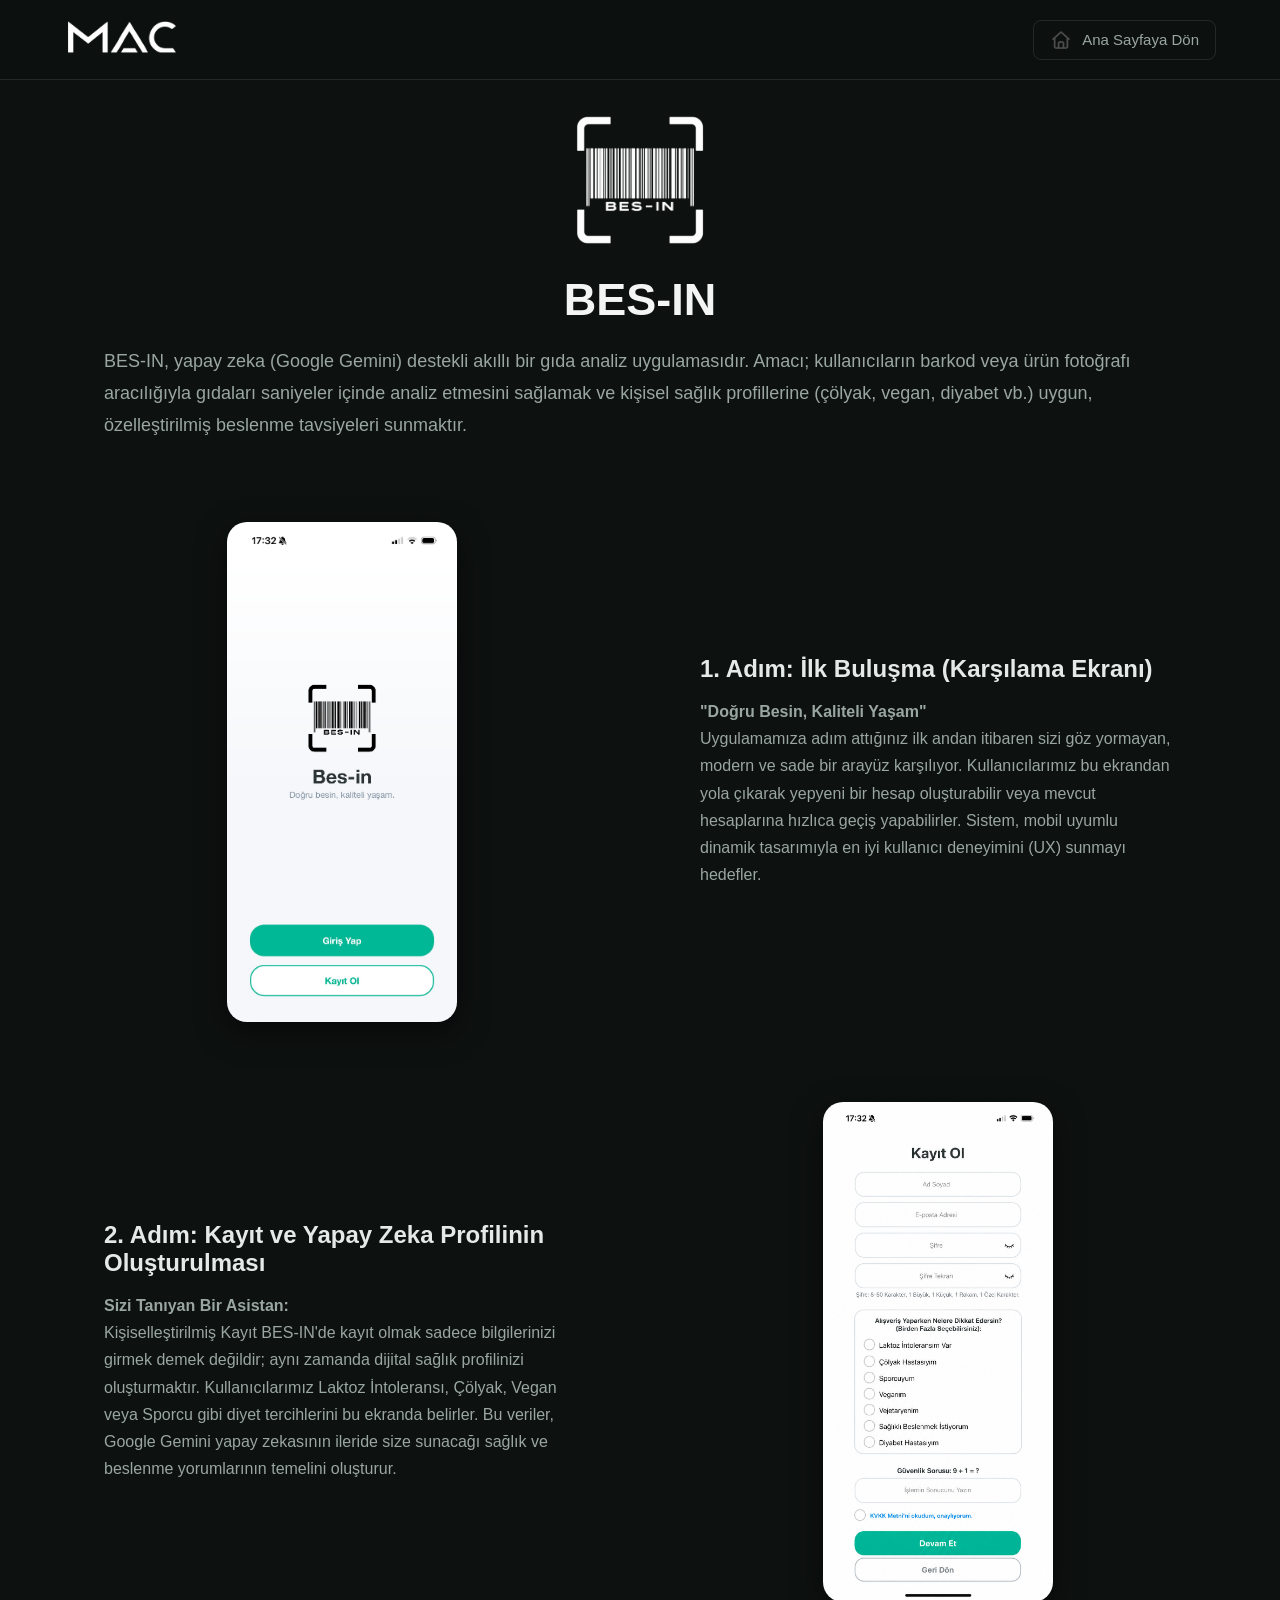
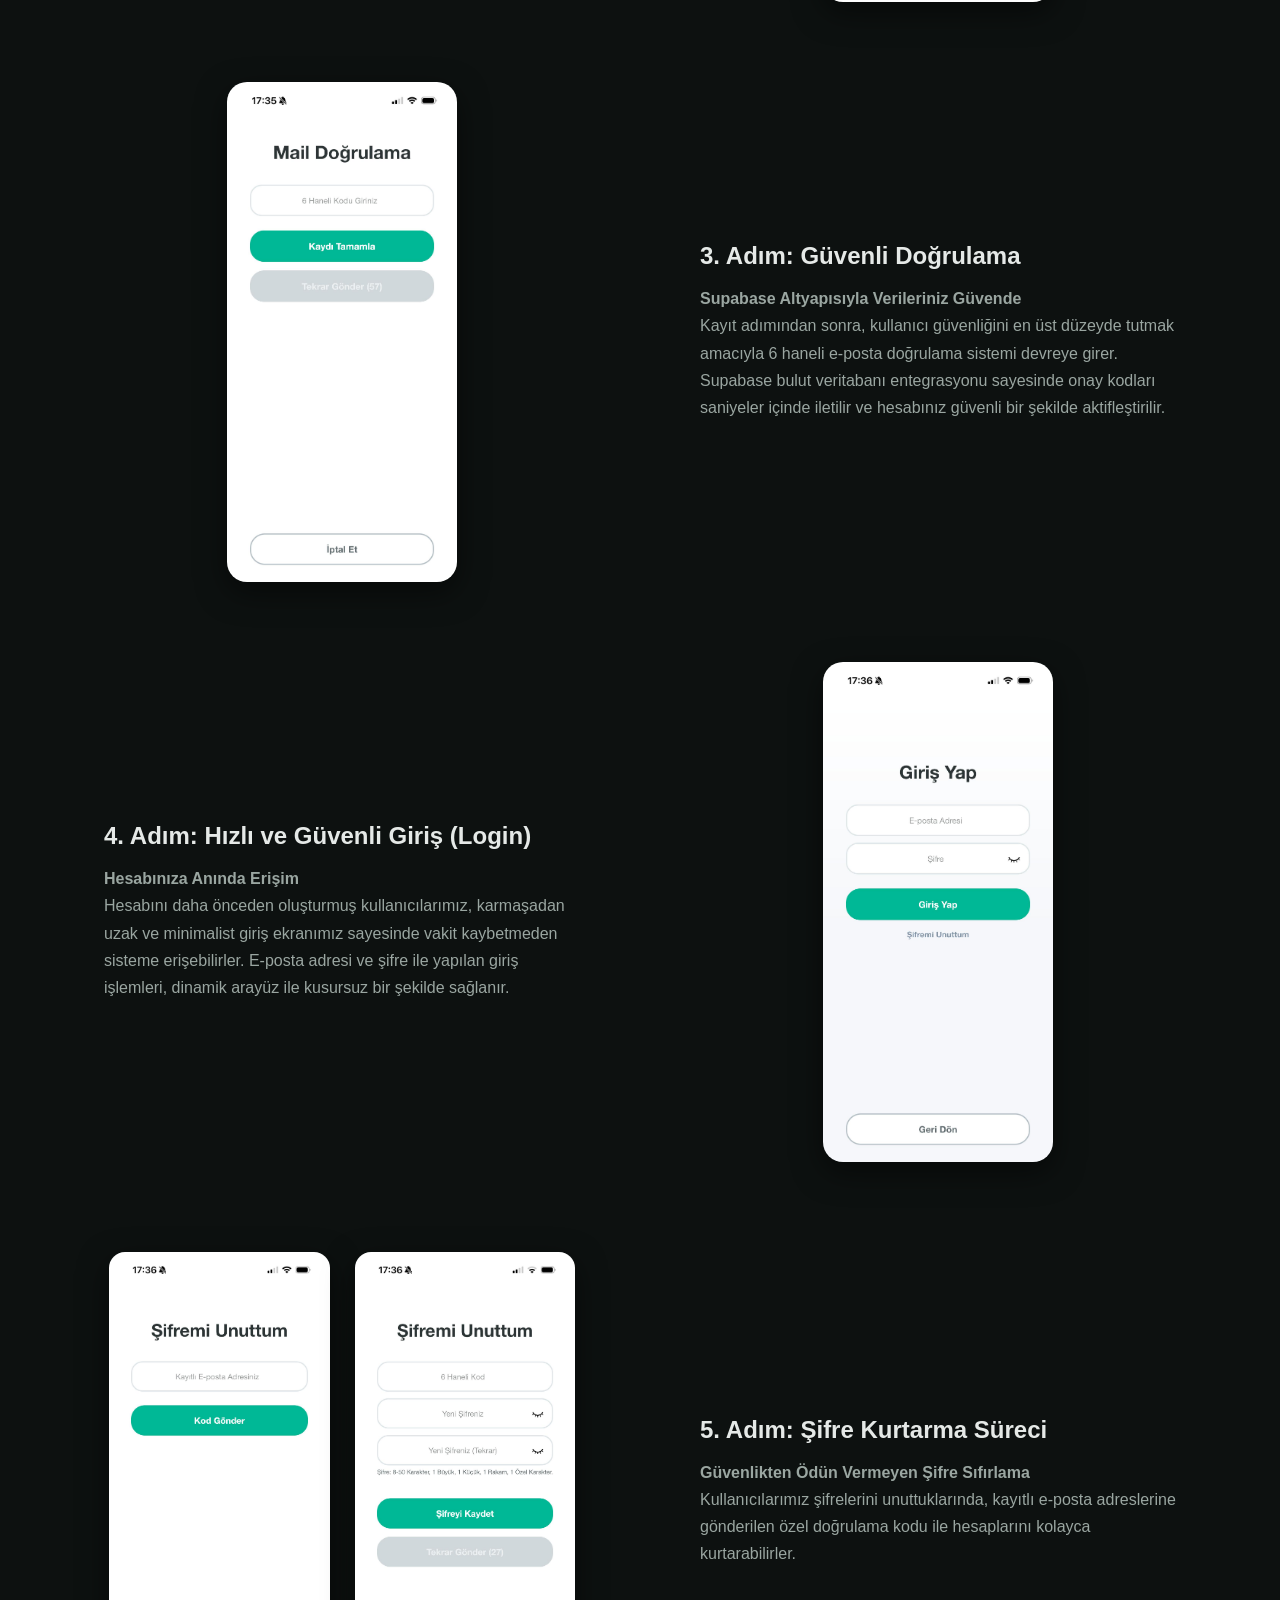
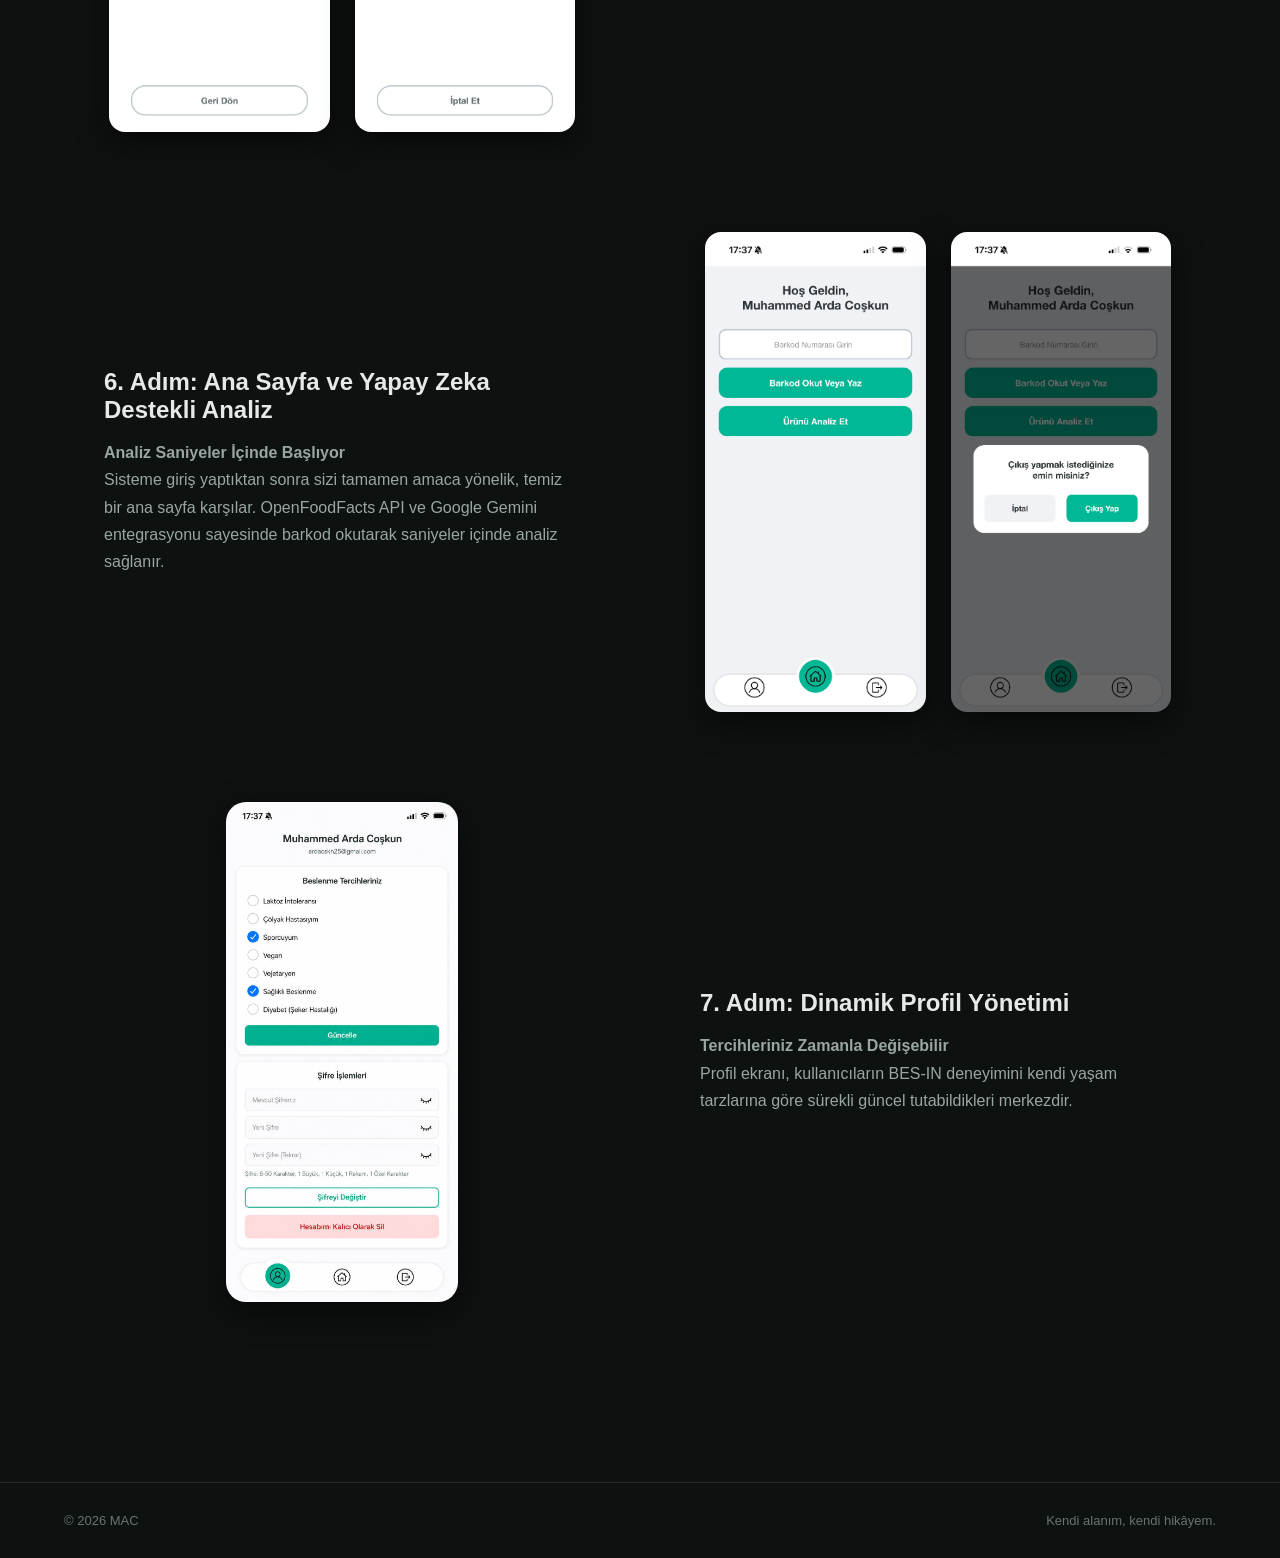
==== commit fae8a3f4: "g5" ====
--- a/besin.html
+++ b/besin.html
@@ -107,5 +107,6 @@
     <span>Kendi alanım, kendi hikâyem.</span>
   </footer>
 
+  <script src="script.js"></script>
 </body>
 </html>
--- a/style.css
+++ b/style.css
@@ -32,7 +32,22 @@
   display: flex;
   align-items: center;
   justify-content: space-between;
-}
+  
+  /* --- YENİ EKLENENLER --- */
+  position: fixed; /* Menüyü ekranın en üstüne sabitler */
+  top: 0;
+  left: 0;
+  width: 100%;
+  z-index: 10000; /* Her şeyin üstünde durmasını sağlar */
+  background-color: rgba(13, 17, 16, 0.95); /* Arka planı hafif transparan siyah yapar */
+  backdrop-filter: blur(10px); /* Arkadan geçen yazıları şık bir şekilde flulaştırır */
+  transition: transform 0.3s ease-in-out; /* Aşağı-yukarı kayma animasyonu */
+}
+
+/* JavaScript ile menüyü saklamak için kullanılacak sınıf */
+.baslik.gizli {
+  transform: translateY(-100%); /* Menüyü kendi boyu kadar yukarı itip saklar */
+}b-
 
 .logo {
   font-size: 10px;
@@ -606,4 +621,19 @@
     text-align: center;
     gap: 10px;
   }
+
+  /* İkili Görsellerin Arasını Açma ve Alt Alta Sıralama */
+  .gorsel-kutusu.ikili {
+  display: flex;
+  flex-direction: column; /* YENİ: Görselleri yan yana değil, alt alta dizer */
+  gap: 25px; 
+  justify-content: center;
+  align-items: center;
+}
+
+.gorsel-kutusu.ikili img {
+  max-height: 480px;
+  width: auto;
+  border-radius: 16px;
+}
 }
